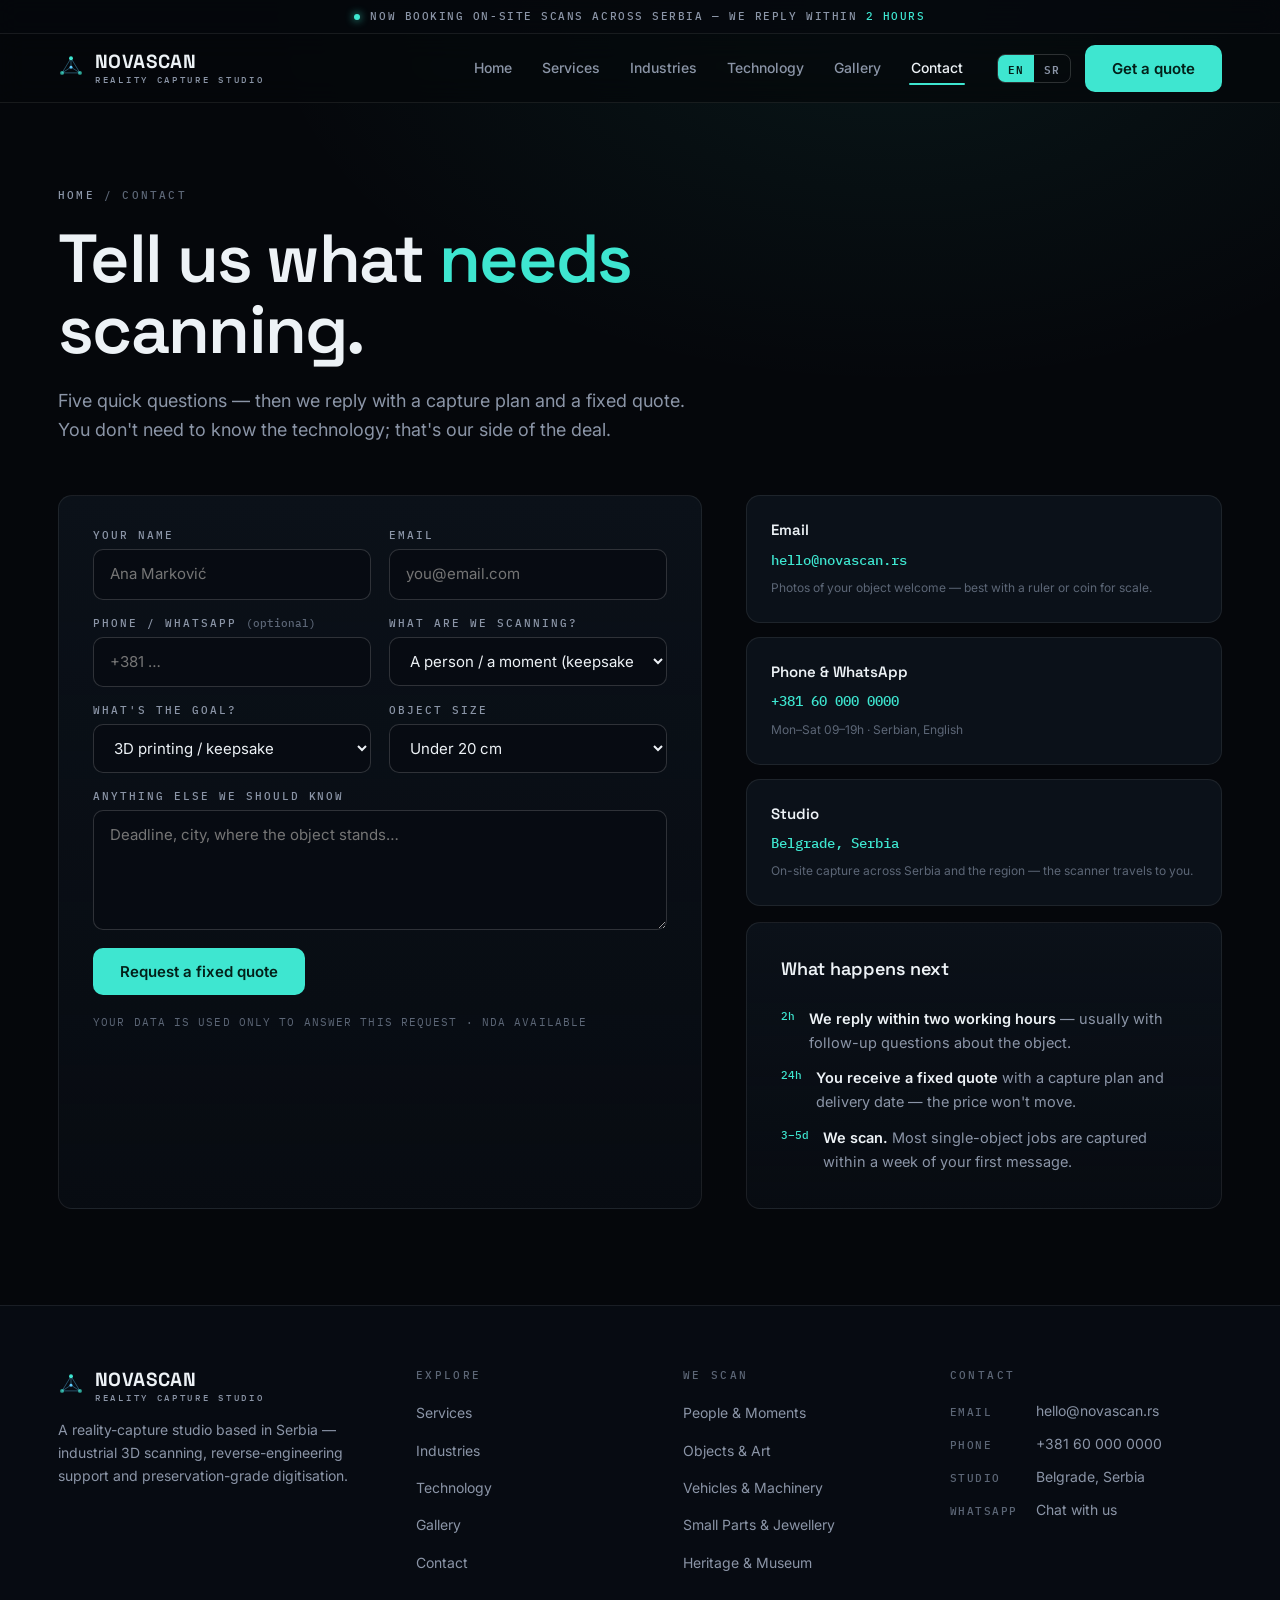
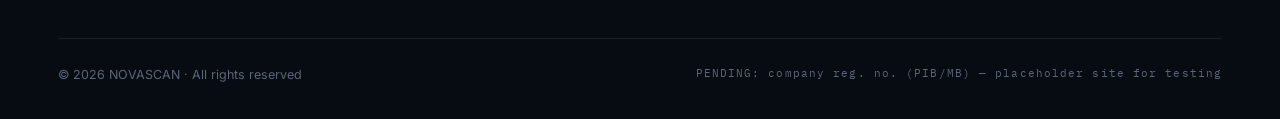
==== contact.html @ ce2a1cec "NOVASCAN 3D scanning studio website - test build" ====
<!DOCTYPE html>
<html lang="en">
<head>
<meta charset="UTF-8">
<meta name="viewport" content="width=device-width, initial-scale=1">
<title>Contact — NOVASCAN 3D Scanning Studio, Serbia</title>
<meta name="description" content="Get a fixed quote for 3D scanning — reply within 2 working hours. On-site across Serbia and the region.">
<link rel="icon" href="assets/img/favicon.svg" type="image/svg+xml">
<link rel="preconnect" href="https://fonts.googleapis.com">
<link rel="preconnect" href="https://fonts.gstatic.com" crossorigin>
<link href="https://fonts.googleapis.com/css2?family=Space+Grotesk:wght@500;600;700&family=Inter:wght@400;500;600&family=IBM+Plex+Mono:wght@400;500&display=swap" rel="stylesheet">
<link rel="stylesheet" href="assets/css/main.css">
</head>
<body data-page="contact">

<div class="topline"><span class="dot"></span><span data-i18n="top.line">Now booking on-site scans across Serbia — we reply within <b>2 hours</b></span></div>
<header class="site-head"><div class="wrap">
  <a class="brand" href="index.html">
    <svg class="logo-mark" viewBox="0 0 32 32" fill="none" aria-hidden="true"><path d="M16 4 5 22M16 4l11 18M5 22h22M16 4v11M5 22l11-7 11 7" stroke="rgba(94,203,255,.45)" stroke-width="1"/><circle cx="16" cy="4" r="2.4" fill="#3ee6d0"/><circle cx="5" cy="22" r="2.4" fill="#3ee6d0" opacity=".7"/><circle cx="27" cy="22" r="2.4" fill="#3ee6d0" opacity=".7"/><circle cx="16" cy="15" r="1.8" fill="#5ecbff"/></svg>
    <span><span data-cfg="brand">NOVASCAN</span><small data-i18n="ft.tagline">REALITY CAPTURE STUDIO</small></span>
  </a>
  <nav class="main">
    <a href="index.html" data-nav="home" data-i18n="nav.home">Home</a>
    <a href="services.html" data-nav="services" data-i18n="nav.services">Services</a>
    <a href="industries.html" data-nav="industries" data-i18n="nav.industries">Industries</a>
    <a href="technology.html" data-nav="technology" data-i18n="nav.tech">Technology</a>
    <a href="gallery.html" data-nav="gallery" data-i18n="nav.gallery">Gallery</a>
    <a href="contact.html" data-nav="contact" data-i18n="nav.contact">Contact</a>
  </nav>
  <div class="head-cta">
    <div class="lang"><button data-lang="en" class="on">EN</button><button data-lang="sr">SR</button></div>
    <a class="btn btn-solid" href="contact.html" data-i18n="cta.quote">Get a quote</a>
    <button class="burger" aria-label="Menu"><span></span><span></span><span></span></button>
  </div>
</div></header>

<section class="page-hero" style="padding-bottom:40px"><div class="container">
  <p class="crumbs"><a href="index.html" data-i18n="nav.home">Home</a> / <span data-i18n="nav.contact">Contact</span></p>
  <h1 data-i18n="ch.h1">Tell us what <em>needs</em> scanning.</h1>
  <p class="lead" data-i18n="ch.lead">Five quick questions — then we reply with a capture plan and a fixed quote. You don't need to know the technology; that's our side of the deal.</p>
</div></section>

<section style="padding-top:10px"><div class="container">
  <div style="display:grid;grid-template-columns:1.15fr .85fr;gap:44px" class="contact-split">
    <form id="quoteForm" class="panel rv" autocomplete="on">
      <div style="display:grid;grid-template-columns:1fr 1fr;gap:0 18px" class="form-grid">
        <div class="field"><label for="f-name" data-i18n="f.name">Your name</label><input id="f-name" name="name" required data-i18n-ph="f.name.ph" placeholder="Ana Marković"></div>
        <div class="field"><label for="f-email" data-i18n="f.email">Email</label><input id="f-email" name="email" type="email" required placeholder="you@email.com"></div>
        <div class="field"><label for="f-phone" data-i18n="f.phone">Phone / WhatsApp <span style="color:var(--dim);text-transform:none;letter-spacing:0">(optional)</span></label><input id="f-phone" name="phone" type="tel" placeholder="+381 …"></div>
        <div class="field"><label for="f-type" data-i18n="f.type">What are we scanning?</label>
          <select id="f-type" name="type">
            <option data-i18n="f.t1">A person / a moment (keepsake)</option>
            <option data-i18n="f.t2">An object, artwork or product</option>
            <option data-i18n="f.t3">A vehicle or machinery</option>
            <option data-i18n="f.t4">A small part or jewellery</option>
            <option data-i18n="f.t5">A complex / freeform surface</option>
            <option data-i18n="f.t6">A heritage / museum artefact</option>
            <option data-i18n="f.t7">Something else</option>
          </select></div>
        <div class="field"><label for="f-goal" data-i18n="f.goal">What's the goal?</label>
          <select id="f-goal" name="goal">
            <option data-i18n="f.g1">3D printing / keepsake</option>
            <option data-i18n="f.g2">CAD model / reverse engineering</option>
            <option data-i18n="f.g3">Inspection / measurement report</option>
            <option data-i18n="f.g4">Archive / web viewer</option>
          </select></div>
        <div class="field"><label for="f-size" data-i18n="f.size">Object size</label>
          <select id="f-size" name="size">
            <option data-i18n="f.s1">Under 20 cm</option>
            <option data-i18n="f.s2">20 cm – 1 m</option>
            <option data-i18n="f.s3">1 – 5 m</option>
            <option data-i18n="f.s4">Larger / on-site</option>
          </select></div>
      </div>
      <div class="field"><label for="f-msg" data-i18n="f.msg">Anything else we should know</label><textarea id="f-msg" name="msg" data-i18n-ph="f.msg.ph" placeholder="Deadline, city, where the object stands…"></textarea></div>
      <button class="btn btn-solid" type="submit" data-i18n="f.send">Request a fixed quote</button>
      <div id="formHint" style="margin-top:18px"></div>
      <p class="mono" style="margin-top:14px;font-size:11px;letter-spacing:.1em;color:var(--dim)" data-i18n="f.privacy">YOUR DATA IS USED ONLY TO ANSWER THIS REQUEST · NDA AVAILABLE</p>
    </form>
    <div>
      <div class="contact-cards rv" style="grid-template-columns:1fr;gap:14px">
        <div class="ccard"><b data-i18n="cc1.t">Email</b><a data-cfg-href="email" style="color:var(--acc);font:500 14px/1.6 var(--fm)"><span data-cfg="email">hello@novascan.rs</span></a><small data-i18n="cc1.s">Photos of your object welcome — best with a ruler or coin for scale.</small></div>
        <div class="ccard"><b data-i18n="cc2.t">Phone &amp; WhatsApp</b><a data-cfg-href="phone" style="color:var(--acc);font:500 14px/1.6 var(--fm)"><span data-cfg="phone">+381 60 000 0000</span></a><small data-i18n="cc2.s">Mon–Sat 09–19h · Serbian, English</small></div>
        <div class="ccard"><b data-i18n="cc3.t">Studio</b><span style="color:var(--txt);font-size:14.5px"><span data-cfg="address">Belgrade, Serbia</span></span><small data-i18n="cc3.s">On-site capture across Serbia and the region — the scanner travels to you.</small></div>
      </div>
      <div class="panel rv d1" style="margin-top:16px">
        <h3 style="font:600 18px/1.3 var(--fd);margin-bottom:6px" data-i18n="ns.t">What happens next</h3>
        <ul class="next-steps">
          <li><i>2h</i><span data-i18n="ns.s1"><b>We reply within two working hours</b> — usually with follow-up questions about the object.</span></li>
          <li><i>24h</i><span data-i18n="ns.s2"><b>You receive a fixed quote</b> with a capture plan and delivery date — the price won't move.</span></li>
          <li><i>3–5d</i><span data-i18n="ns.s3"><b>We scan.</b> Most single-object jobs are captured within a week of your first message.</span></li>
        </ul>
      </div>
    </div>
  </div>
</div></section>

<footer><div class="container">
  <div class="cols">
    <div>
      <a class="brand" href="index.html"><svg class="logo-mark" viewBox="0 0 32 32" fill="none" aria-hidden="true"><path d="M16 4 5 22M16 4l11 18M5 22h22M16 4v11M5 22l11-7 11 7" stroke="rgba(94,203,255,.45)" stroke-width="1"/><circle cx="16" cy="4" r="2.4" fill="#3ee6d0"/><circle cx="5" cy="22" r="2.4" fill="#3ee6d0" opacity=".7"/><circle cx="27" cy="22" r="2.4" fill="#3ee6d0" opacity=".7"/><circle cx="16" cy="15" r="1.8" fill="#5ecbff"/></svg>
      <span><span data-cfg="brand">NOVASCAN</span><small data-i18n="ft.tagline">REALITY CAPTURE STUDIO</small></span></a>
      <p class="about" data-i18n="ft.about">A reality-capture studio based in Serbia — industrial 3D scanning, reverse-engineering support and preservation-grade digitisation.</p>
    </div>
    <div><h4 data-i18n="ft.explore">Explore</h4><ul>
      <li><a href="services.html" data-i18n="nav.services">Services</a></li>
      <li><a href="industries.html" data-i18n="nav.industries">Industries</a></li>
      <li><a href="technology.html" data-i18n="nav.tech">Technology</a></li>
      <li><a href="gallery.html" data-i18n="nav.gallery">Gallery</a></li>
      <li><a href="contact.html" data-i18n="nav.contact">Contact</a></li></ul></div>
    <div><h4 data-i18n="ft.services">We scan</h4><ul>
      <li><a href="services.html#people" data-i18n="sv.people">People &amp; Moments</a></li>
      <li><a href="services.html#objects" data-i18n="sv.objects">Objects &amp; Art</a></li>
      <li><a href="services.html#vehicles" data-i18n="sv.vehicles">Vehicles &amp; Machinery</a></li>
      <li><a href="services.html#small" data-i18n="sv.small">Small Parts &amp; Jewellery</a></li>
      <li><a href="services.html#heritage" data-i18n="sv.heritage">Heritage &amp; Museum</a></li></ul></div>
    <div><h4 data-i18n="ft.contact">Contact</h4>
      <div class="contact-line"><b data-i18n="ft.email">Email</b><a data-cfg-href="email"><span data-cfg="email">hello@novascan.rs</span></a></div>
      <div class="contact-line"><b data-i18n="ft.phone">Phone</b><a data-cfg-href="phone"><span data-cfg="phone">+381 60 000 0000</span></a></div>
      <div class="contact-line"><b data-i18n="ft.addr">Studio</b><span data-cfg="address">Belgrade, Serbia</span></div>
      <div class="contact-line"><b>WhatsApp</b><a data-cfg-href="whatsapp" target="_blank" rel="noopener" data-i18n="cta.chat">Chat with us</a></div>
    </div>
  </div>
  <div class="bottom">
    <span>© <span id="yy">2026</span> <span data-cfg="brand">NOVASCAN</span> · <span data-i18n="ft.rights">All rights reserved</span></span>
    <span class="mono" data-i18n="ft.legal">PENDING: company reg. no. (PIB/MB) — placeholder site for testing</span>
  </div>
</div></footer>

<style>.form-grid{grid-template-columns:1fr 1fr}@media(max-width:640px){.form-grid{grid-template-columns:1fr}.contact-split{grid-template-columns:1fr!important}}</style>
<script src="assets/js/i18n.js"></script>
<script src="assets/js/main.js"></script>
</body>
</html>
---- assets/css/main.css ----
/* ============================================================
   NOVASCAN 3D — design system
   dark tech · single teal accent · mono data labels
   ============================================================ */
:root{
  --bg:#05070b; --bg2:#070b12; --panel:#0b1119; --panel2:#0e1622;
  --line:rgba(255,255,255,.08); --line2:rgba(255,255,255,.16);
  --txt:#edf2f6; --mut:#8b95a7; --dim:#5c6676;
  --acc:#3ee6d0; --acc2:#5ecbff; --acc-ink:#032019;
  --acc-dim:rgba(62,230,208,.12); --acc-line:rgba(62,230,208,.35);
  --warm-a:#ffc9b8; --warm-b:#ef9db1; --warm-bg:#120c10;
  --fd:'Space Grotesk',system-ui,sans-serif;
  --fb:'Inter',system-ui,sans-serif;
  --fm:'IBM Plex Mono',ui-monospace,monospace;
  --r:14px;
}
*{margin:0;padding:0;box-sizing:border-box}
html{scroll-behavior:smooth}
body{background:var(--bg);color:var(--txt);font:16px/1.65 var(--fb);
  -webkit-font-smoothing:antialiased;overflow-x:hidden}
::selection{background:var(--acc);color:var(--acc-ink)}
img,canvas,video{display:block;max-width:100%}
a{color:inherit;text-decoration:none}
ul{list-style:none}

.container{max-width:1220px;margin:0 auto;padding:0 28px}
.mono{font-family:var(--fm)}
.eyebrow{font:500 12px/1 var(--fm);letter-spacing:.22em;text-transform:uppercase;
  color:var(--acc);display:flex;align-items:center;gap:12px}
.eyebrow::before{content:"";width:26px;height:1px;background:var(--acc-line)}
.sec-title{font:600 clamp(30px,4.2vw,52px)/1.06 var(--fd);letter-spacing:-.02em;margin:18px 0 14px}
.sec-sub{color:var(--mut);max-width:640px;font-size:17px}
section{padding:96px 0;position:relative}
.hair{height:1px;background:var(--line);border:0}

/* ---------- buttons ---------- */
.btn{display:inline-flex;align-items:center;gap:10px;font:600 15px/1 var(--fb);
  padding:15px 26px;border-radius:10px;border:1px solid transparent;cursor:pointer;
  transition:.25s;white-space:nowrap}
.btn-solid{background:var(--acc);color:var(--acc-ink)}
.btn-solid:hover{transform:translateY(-2px);box-shadow:0 12px 32px -8px rgba(62,230,208,.45)}
.btn-ghost{border-color:var(--line2);color:var(--txt)}
.btn-ghost:hover{border-color:var(--acc-line);color:var(--acc);background:var(--acc-dim)}
.btn svg{width:16px;height:16px}

/* ---------- header ---------- */
.topline{position:fixed;top:0;left:0;right:0;z-index:60;height:34px;
  display:flex;align-items:center;justify-content:center;gap:10px;padding:0 14px;
  background:rgba(5,8,12,.85);backdrop-filter:blur(10px);
  border-bottom:1px solid var(--line);
  font:500 11px/1 var(--fm);letter-spacing:.14em;text-transform:uppercase;color:var(--mut);
  white-space:nowrap;overflow:hidden;text-overflow:ellipsis}
.topline b{color:var(--acc);font-weight:500}
.dot{width:6px;height:6px;border-radius:50%;background:var(--acc);
  box-shadow:0 0 8px var(--acc);animation:pulse 2s infinite}
@keyframes pulse{50%{opacity:.35}}
.site-head{position:fixed;top:34px;left:0;right:0;z-index:50;
  backdrop-filter:blur(14px);background:rgba(5,7,11,.72);
  border-bottom:1px solid var(--line);transition:.3s}
.site-head .wrap{max-width:1220px;margin:0 auto;padding:0 28px;height:68px;
  display:flex;align-items:center;gap:32px}
.brand{display:flex;align-items:center;gap:11px;font:700 19px/1 var(--fd);letter-spacing:.02em}
.brand small{display:block;font:500 9px/1 var(--fm);letter-spacing:.3em;color:var(--mut);margin-top:4px}
.logo-mark{width:26px;height:26px;flex:none}
nav.main{display:flex;gap:26px;margin-left:auto}
nav.main a{font:500 14px/1 var(--fb);color:var(--mut);padding:8px 2px;position:relative;transition:.2s}
nav.main a:hover,nav.main a.on{color:var(--txt)}
nav.main a.on::after{content:"";position:absolute;left:0;right:0;bottom:-2px;height:2px;
  background:var(--acc);border-radius:2px}
.head-cta{display:flex;align-items:center;gap:14px}
.lang{display:flex;border:1px solid var(--line2);border-radius:8px;overflow:hidden}
.lang button{background:none;border:0;color:var(--mut);font:600 11px/1 var(--fm);
  padding:8px 10px;cursor:pointer;letter-spacing:.08em}
.lang button.on{background:var(--acc);color:var(--acc-ink)}
.burger{display:none;background:none;border:0;cursor:pointer;padding:8px}
.burger span{display:block;width:22px;height:2px;background:var(--txt);margin:5px 0;transition:.3s}

/* ---------- hero ---------- */
.hero{height:430vh;position:relative;background:var(--bg)}
.hero-pin{position:sticky;top:0;height:100vh;height:100svh;overflow:hidden}
#heroCanvas,#heroPoster{position:absolute;inset:0;width:100%;height:100%}
#heroPoster{object-fit:cover;opacity:0;transition:opacity .8s}
.hero.lean #heroPoster{opacity:1}
.hero-ui{position:absolute;inset:0;pointer-events:none}
.hero-cap{position:absolute;max-width:560px;opacity:0;transform:translateY(26px);
  transition:opacity .5s,transform .5s;pointer-events:none}
.hero-cap.show{opacity:1;transform:none}
.hero-cap .cap-body{background:rgba(5,8,13,.55);backdrop-filter:blur(8px);
  border:1px solid var(--line);border-left:2px solid var(--acc);
  padding:22px 26px;border-radius:4px 14px 14px 4px}
.hero-cap h2{font:600 clamp(26px,3vw,40px)/1.12 var(--fd);letter-spacing:-.015em}
.hero-cap p{color:var(--mut);margin-top:8px;font-size:15px}
.cap-a{left:7vw;top:24vh}
.cap-b{right:7vw;top:30vh;text-align:right}
.cap-b .cap-body{border-left:0;border-right:2px solid var(--acc);border-radius:14px 4px 4px 14px}
.cap-c{left:7vw;bottom:22vh}
.hero-head{position:absolute;left:0;right:0;top:0;bottom:0;display:flex;
  flex-direction:column;justify-content:center;align-items:center;text-align:center;
  padding:0 6vw;transition:opacity .5s,transform .5s}
.hero-head h1{font:600 clamp(40px,6.4vw,88px)/1.03 var(--fd);letter-spacing:-.025em;
  max-width:16ch}
.hero-head h1 em{font-style:normal;color:var(--acc)}
.hero-head p{margin-top:22px;color:var(--mut);font-size:clamp(15px,1.4vw,19px);max-width:52ch}
.hero-head .h-cta{margin-top:34px;display:flex;gap:14px;pointer-events:auto;flex-wrap:wrap;justify-content:center}
.hero-head.hide{opacity:0;transform:translateY(-40px);pointer-events:none}
.hero-end{position:absolute;inset:0;display:flex;flex-direction:column;justify-content:flex-end;
  align-items:center;text-align:center;padding-bottom:12vh;opacity:0;transform:translateY(30px);
  transition:.5s;pointer-events:none}
.hero-end.show{opacity:1;transform:none;pointer-events:auto}
.hero-end h3{font:600 clamp(30px,4vw,54px)/1.08 var(--fd);letter-spacing:-.02em;
  text-shadow:0 4px 30px rgba(0,0,0,.6)}
.hero-end .row{display:flex;gap:14px;margin-top:26px;flex-wrap:wrap;justify-content:center}
.hero-hud{position:absolute;left:0;right:0;bottom:0;padding:22px 30px;display:flex;
  align-items:flex-end;justify-content:space-between;pointer-events:none}
.hp-time{font:500 12px/1 var(--fm);letter-spacing:.12em;color:var(--acc)}
.hp-bar{flex:1;max-width:420px;height:2px;background:var(--line);margin:0 22px;position:relative}
.hp-bar i{position:absolute;left:0;top:0;bottom:0;width:0;background:var(--acc)}
.hero-hint{position:absolute;bottom:26px;left:50%;transform:translateX(-50%);
  font:500 11px/1 var(--fm);letter-spacing:.34em;color:var(--mut);
  display:flex;flex-direction:column;align-items:center;gap:10px;transition:opacity .4s}
.hero-hint::after{content:"";width:1px;height:34px;background:linear-gradient(var(--acc),transparent);
  animation:drip 1.6s infinite}
@keyframes drip{0%{transform:scaleY(0);transform-origin:top}55%{transform:scaleY(1);transform-origin:top}
  56%{transform-origin:bottom}100%{transform:scaleY(0);transform-origin:bottom}}
.hero-load{position:absolute;inset:0;display:flex;align-items:center;justify-content:center;
  flex-direction:column;gap:16px;background:var(--bg);z-index:5;transition:opacity .6s}
.hero-load.done{opacity:0;pointer-events:none}
.hero-load .bar{width:min(320px,60vw);height:2px;background:var(--line)}
.hero-load .bar i{display:block;height:100%;width:0;background:var(--acc)}
.hero-load span{font:500 11px/1 var(--fm);letter-spacing:.3em;color:var(--mut)}

/* ---------- stats band ---------- */
.stats{border-block:1px solid var(--line);background:
  radial-gradient(60% 120% at 50% 0%,rgba(62,230,208,.05),transparent)}
.stats .wrap{max-width:1220px;margin:0 auto;padding:56px 28px;display:grid;
  grid-template-columns:repeat(4,1fr);gap:28px}
.stat b{font:600 clamp(30px,3.4vw,46px)/1 var(--fd);color:var(--txt);display:block;letter-spacing:-.02em}
.stat b i{font-style:normal;color:var(--acc);font-size:.55em;vertical-align:.28em;margin-left:2px}
.stat span{font:500 11px/1.5 var(--fm);letter-spacing:.16em;text-transform:uppercase;
  color:var(--mut);display:block;margin-top:10px}

/* ---------- domain cards ---------- */
.grid3{display:grid;grid-template-columns:repeat(3,1fr);gap:18px}
.grid2{display:grid;grid-template-columns:repeat(2,1fr);gap:18px}
.card{position:relative;background:linear-gradient(180deg,var(--panel),rgba(11,17,25,.4));
  border:1px solid var(--line);border-radius:var(--r);padding:30px 28px;overflow:hidden;
  transition:.35s;display:flex;flex-direction:column;gap:12px}
.card::before{content:"";position:absolute;inset:0;border-radius:var(--r);padding:1px;
  background:linear-gradient(135deg,rgba(62,230,208,.5),transparent 40%);opacity:0;transition:.35s;
  -webkit-mask:linear-gradient(#000 0 0) content-box,linear-gradient(#000 0 0);
  -webkit-mask-composite:xor;mask-composite:exclude}
.card:hover{transform:translateY(-4px)}
.card:hover::before{opacity:1}
.card .ico{width:44px;height:44px;border-radius:10px;background:var(--acc-dim);
  border:1px solid var(--acc-line);display:grid;place-items:center;color:var(--acc)}
.card .ico svg{width:22px;height:22px}
.card h3{font:600 20px/1.2 var(--fd);letter-spacing:-.01em}
.card p{color:var(--mut);font-size:14.5px;flex:1}
.card .go{font:500 12px/1 var(--fm);letter-spacing:.16em;text-transform:uppercase;
  color:var(--acc);display:inline-flex;align-items:center;gap:8px;margin-top:6px}
.card .go::after{content:"→";transition:.25s}
.card:hover .go::after{transform:translateX(5px)}
.card .tagline{font:500 10.5px/1 var(--fm);letter-spacing:.18em;color:var(--dim);text-transform:uppercase}

/* ---------- marquee ---------- */
.marq{overflow:hidden;border-block:1px solid var(--line);padding:20px 0;
  -webkit-mask:linear-gradient(90deg,transparent,#000 8%,#000 92%,transparent)}
.marq .in{display:flex;gap:44px;width:max-content;animation:mq 36s linear infinite}
.marq.rev .in{animation-direction:reverse}
.marq span{font:500 15px/1 var(--fd);color:var(--dim);letter-spacing:.06em;white-space:nowrap;
  display:flex;align-items:center;gap:44px}
.marq span::after{content:"◆";color:var(--acc);font-size:8px;opacity:.7}
@keyframes mq{to{transform:translateX(-50%)}}

/* ---------- steps ---------- */
.steps{display:grid;grid-template-columns:repeat(4,1fr);gap:0;counter-reset:st;position:relative}
.step{padding:34px 26px 34px 0;position:relative}
.step+.step{padding-left:26px;border-left:1px solid var(--line)}
.step b{font:500 13px/1 var(--fm);color:var(--acc);letter-spacing:.2em;display:block;margin-bottom:16px}
.step h3{font:600 19px/1.25 var(--fd);margin-bottom:10px}
.step p{color:var(--mut);font-size:14px}

/* ---------- warm / people section ---------- */
.warm{background:
  radial-gradient(70% 90% at 80% 10%,rgba(239,157,177,.13),transparent 60%),
  radial-gradient(60% 80% at 15% 85%,rgba(255,201,184,.09),transparent 60%),var(--warm-bg);
  border-block:1px solid rgba(255,201,184,.14)}
.warm .eyebrow{color:var(--warm-b)}
.warm .eyebrow::before{background:var(--warm-b)}
.warm h2 em{font-style:italic;font-family:Georgia,'Times New Roman',serif;font-weight:500;
  background:linear-gradient(100deg,var(--warm-a),var(--warm-b));
  -webkit-background-clip:text;background-clip:text;color:transparent}
.warm .split{display:grid;grid-template-columns:1.05fr .95fr;gap:60px;align-items:center}
.warm p.lead{color:#c9b8bd;font-size:18px;max-width:46ch}
.warm .moments{display:grid;gap:14px;margin-top:30px}
.warm .moment{display:flex;gap:16px;align-items:flex-start;padding:18px 20px;border-radius:12px;
  background:rgba(255,201,184,.05);border:1px solid rgba(255,201,184,.13)}
.warm .moment b{font:600 16px/1.3 var(--fd);display:block}
.warm .moment span{color:#a8979d;font-size:13.5px}
.warm .moment i{font-style:normal;font:500 11px/1 var(--fm);color:var(--warm-b);
  letter-spacing:.14em;padding-top:5px;flex:none}
.warm .visual{position:relative;border-radius:18px;overflow:hidden;aspect-ratio:4/4.6;
  border:1px solid rgba(255,201,184,.2)}
.warm .visual img{width:100%;height:100%;object-fit:cover}
.warm .visual .cap{position:absolute;left:14px;right:14px;bottom:14px;border-radius:10px;
  background:rgba(10,6,9,.6);backdrop-filter:blur(8px);padding:14px 18px;
  font:500 12px/1.5 var(--fm);color:#d8c2c8}
.warm .visual .cap b{color:var(--warm-a);font-weight:500}
.btn-warm{background:linear-gradient(100deg,var(--warm-a),var(--warm-b));color:#2a1218}
.btn-warm:hover{transform:translateY(-2px);box-shadow:0 12px 32px -8px rgba(239,157,177,.4)}

/* ---------- spec table / tech ---------- */
.spec{width:100%;border-collapse:collapse;font-size:14.5px}
.spec th,.spec td{text-align:left;padding:15px 18px;border-bottom:1px solid var(--line)}
.spec th{font:500 11px/1.4 var(--fm);letter-spacing:.18em;text-transform:uppercase;color:var(--mut);width:32%}
.spec td{color:var(--txt)}
.spec tr:hover td,.spec tr:hover th{background:rgba(62,230,208,.04)}
.panel{background:linear-gradient(180deg,var(--panel),rgba(11,17,25,.5));border:1px solid var(--line);
  border-radius:var(--r);padding:34px}
.chips{display:flex;flex-wrap:wrap;gap:10px}
.chip{font:500 12px/1 var(--fm);letter-spacing:.06em;color:var(--acc);padding:9px 14px;
  border:1px solid var(--acc-line);border-radius:99px;background:var(--acc-dim)}

/* ---------- gallery ---------- */
.filters{display:flex;gap:10px;flex-wrap:wrap;margin:30px 0 34px}
.filters button{background:none;border:1px solid var(--line2);color:var(--mut);
  font:500 12px/1 var(--fm);letter-spacing:.12em;padding:10px 18px;border-radius:99px;cursor:pointer;transition:.2s}
.filters button.on,.filters button:hover{border-color:var(--acc-line);color:var(--acc);background:var(--acc-dim)}
.case{position:relative;border-radius:var(--r);overflow:hidden;border:1px solid var(--line);
  background:var(--panel);cursor:pointer;transition:.3s}
.case:hover{transform:translateY(-4px);border-color:var(--acc-line)}
.case img{aspect-ratio:4/3;width:100%;object-fit:cover}
.case .meta{padding:20px 22px}
.case .meta b{font:600 17px/1.3 var(--fd);display:block}
.case .meta span{font:500 10.5px/1 var(--fm);letter-spacing:.18em;color:var(--acc);text-transform:uppercase}
.case .meta p{color:var(--mut);font-size:13.5px;margin-top:8px}
.modal{position:fixed;inset:0;z-index:90;display:none;align-items:center;justify-content:center;padding:24px}
.modal.open{display:flex}
.modal .bg{position:absolute;inset:0;background:rgba(3,5,8,.8);backdrop-filter:blur(6px)}
.modal .box{position:relative;max-width:720px;width:100%;background:var(--panel);
  border:1px solid var(--line2);border-radius:16px;padding:34px;max-height:86vh;overflow:auto}
.modal .box .x{position:absolute;top:14px;right:14px;background:none;border:1px solid var(--line2);
  color:var(--mut);width:36px;height:36px;border-radius:50%;cursor:pointer;font-size:16px}
.modal .box img{border-radius:10px;margin-bottom:20px}

/* ---------- forms ---------- */
.field{display:flex;flex-direction:column;gap:8px;margin-bottom:18px}
.field label{font:500 11px/1 var(--fm);letter-spacing:.18em;text-transform:uppercase;color:var(--mut)}
.field input,.field select,.field textarea{background:var(--bg2);border:1px solid var(--line2);
  border-radius:10px;color:var(--txt);font:15px/1.5 var(--fb);padding:13px 16px;outline:none;transition:.2s;width:100%}
.field input:focus,.field select:focus,.field textarea:focus{border-color:var(--acc-line);
  box-shadow:0 0 0 3px rgba(62,230,208,.12)}
.field textarea{min-height:120px;resize:vertical}
.next-steps{display:grid;gap:12px;margin-top:26px}
.next-steps li{display:flex;gap:14px;align-items:flex-start;color:var(--mut);font-size:14.5px}
.next-steps li b{color:var(--txt);font-weight:600}
.next-steps li i{font:500 11px/1 var(--fm);color:var(--acc);font-style:normal;padding-top:4px;flex:none}
.contact-cards{display:grid;grid-template-columns:repeat(3,1fr);gap:16px}
.ccard{background:var(--panel);border:1px solid var(--line);border-radius:var(--r);padding:24px}
.ccard b{font:600 15px/1.3 var(--fd);display:block;margin-bottom:6px}
.ccard span{color:var(--acc);font:500 13.5px/1.5 var(--fm)}
.ccard small{display:block;color:var(--dim);font-size:12px;margin-top:6px}

/* ---------- faq ---------- */
.faq{display:grid;gap:12px}
.faq details{border:1px solid var(--line);border-radius:12px;background:var(--panel);overflow:hidden}
.faq summary{cursor:pointer;list-style:none;display:flex;justify-content:space-between;gap:18px;
  align-items:center;padding:20px 24px;font:600 16px/1.4 var(--fd)}
.faq summary::-webkit-details-marker{display:none}
.faq summary::after{content:"+";font:300 22px/1 var(--fm);color:var(--acc);transition:.25s;flex:none}
.faq details[open] summary::after{transform:rotate(45deg)}
.faq .a{padding:0 24px 22px;color:var(--mut);font-size:14.5px}
.faq .a .btn{margin-top:16px}

/* ---------- CTA band ---------- */
.cta-band{background:
  radial-gradient(50% 100% at 50% 0%,rgba(62,230,208,.1),transparent),
  linear-gradient(180deg,var(--bg2),var(--bg));border-block:1px solid var(--line);text-align:center}
.cta-band h2{font:600 clamp(30px,4.6vw,56px)/1.06 var(--fd);letter-spacing:-.02em;max-width:20ch;margin:0 auto}
.cta-band .row{display:flex;gap:14px;justify-content:center;margin-top:34px;flex-wrap:wrap}

/* ---------- footer ---------- */
footer{border-top:1px solid var(--line);padding:64px 0 34px;background:var(--bg2)}
footer .cols{display:grid;grid-template-columns:1.4fr 1fr 1fr 1.2fr;gap:40px}
footer h4{font:500 11px/1 var(--fm);letter-spacing:.22em;text-transform:uppercase;color:var(--dim);margin-bottom:18px}
footer li{margin-bottom:11px}
footer li a{color:var(--mut);font-size:14px;transition:.2s}
footer li a:hover{color:var(--acc)}
footer .about{color:var(--mut);font-size:14px;max-width:34ch;margin-top:16px}
footer .contact-line{display:flex;gap:10px;align-items:baseline;color:var(--mut);font-size:14px;margin-bottom:10px}
footer .contact-line b{font:500 11px/1 var(--fm);letter-spacing:.14em;color:var(--dim);width:76px;flex:none;text-transform:uppercase}
footer .bottom{display:flex;justify-content:space-between;gap:20px;flex-wrap:wrap;
  border-top:1px solid var(--line);margin-top:52px;padding-top:26px;
  color:var(--dim);font:400 12.5px/1.6 var(--fb)}
footer .bottom .mono{font-size:11px;letter-spacing:.1em}

/* ---------- reveal ---------- */
.rv{opacity:0;transform:translateY(26px)}
.rv.in{opacity:1;transform:none;transition:opacity .7s cubic-bezier(.2,.6,.2,1),transform .7s cubic-bezier(.2,.6,.2,1)}
.rv.d1.in{transition-delay:.08s}.rv.d2.in{transition-delay:.16s}.rv.d3.in{transition-delay:.24s}
@media (prefers-reduced-motion:reduce){
  .rv{opacity:1;transform:none}
  .marq .in{animation:none}
  html{scroll-behavior:auto}
}

/* ---------- page hero (subpages) ---------- */
.page-hero{padding:190px 0 70px;position:relative;overflow:hidden}
.page-hero::after{content:"";position:absolute;inset:0;pointer-events:none;
  background:radial-gradient(50% 80% at 70% 0%,rgba(62,230,208,.07),transparent)}
.page-hero .crumbs{font:500 11px/1 var(--fm);letter-spacing:.2em;color:var(--dim);margin-bottom:22px;text-transform:uppercase}
.page-hero .crumbs a{color:var(--mut)}
.page-hero h1{font:600 clamp(36px,5.4vw,68px)/1.05 var(--fd);letter-spacing:-.025em;max-width:18ch}
.page-hero h1 em{font-style:normal;color:var(--acc)}
.page-hero p.lead{color:var(--mut);font-size:18px;max-width:58ch;margin-top:20px}

/* ---------- responsive ---------- */
@media (max-width:1024px){
  .grid3{grid-template-columns:repeat(2,1fr)}
  .steps{grid-template-columns:repeat(2,1fr);gap:0 30px}
  .step:nth-child(3){border-left:0;padding-left:0}
  footer .cols{grid-template-columns:1fr 1fr}
  .warm .split{grid-template-columns:1fr;gap:40px}
  .stats .wrap{grid-template-columns:repeat(2,1fr)}
}
@media (max-width:768px){
  nav.main{position:fixed;inset:102px 0 auto 0;background:rgba(5,7,11,.97);
    backdrop-filter:blur(14px);flex-direction:column;gap:0;padding:10px 28px 22px;
    border-bottom:1px solid var(--line2);display:none}
  nav.main.open{display:flex}
  nav.main a{padding:15px 2px;border-bottom:1px solid var(--line);font-size:16px}
  .burger{display:block;margin-left:auto}
  .head-cta .btn{display:none}
  /* reduced-motion / lean fallback: keep head & end card from colliding on short screens */
  .hero.lean .hero-head p,.hero.lean .h-cta{display:none}
  .hero.lean .hero-head{justify-content:flex-start;padding-top:20vh}
  .hero.lean .hero-end{padding-bottom:9vh}
  .cap-b{right:6vw}
  .grid3,.grid2{grid-template-columns:1fr}
  .steps{grid-template-columns:1fr}
  .step{padding:26px 0;border-left:0!important;border-top:1px solid var(--line)}
  .step:first-child{border-top:0}
  .step+.step{padding-left:0}
  .contact-cards{grid-template-columns:1fr}
  footer .cols{grid-template-columns:1fr;gap:30px}
  section{padding:70px 0}
  .hero{height:380vh}
  .hero-cap{max-width:88vw}
  .cap-a{top:18vh}
  .hp-bar{display:none}
  .stats .wrap{grid-template-columns:1fr 1fr;gap:22px;padding:44px 24px}
  .page-hero{padding:150px 0 54px}
}
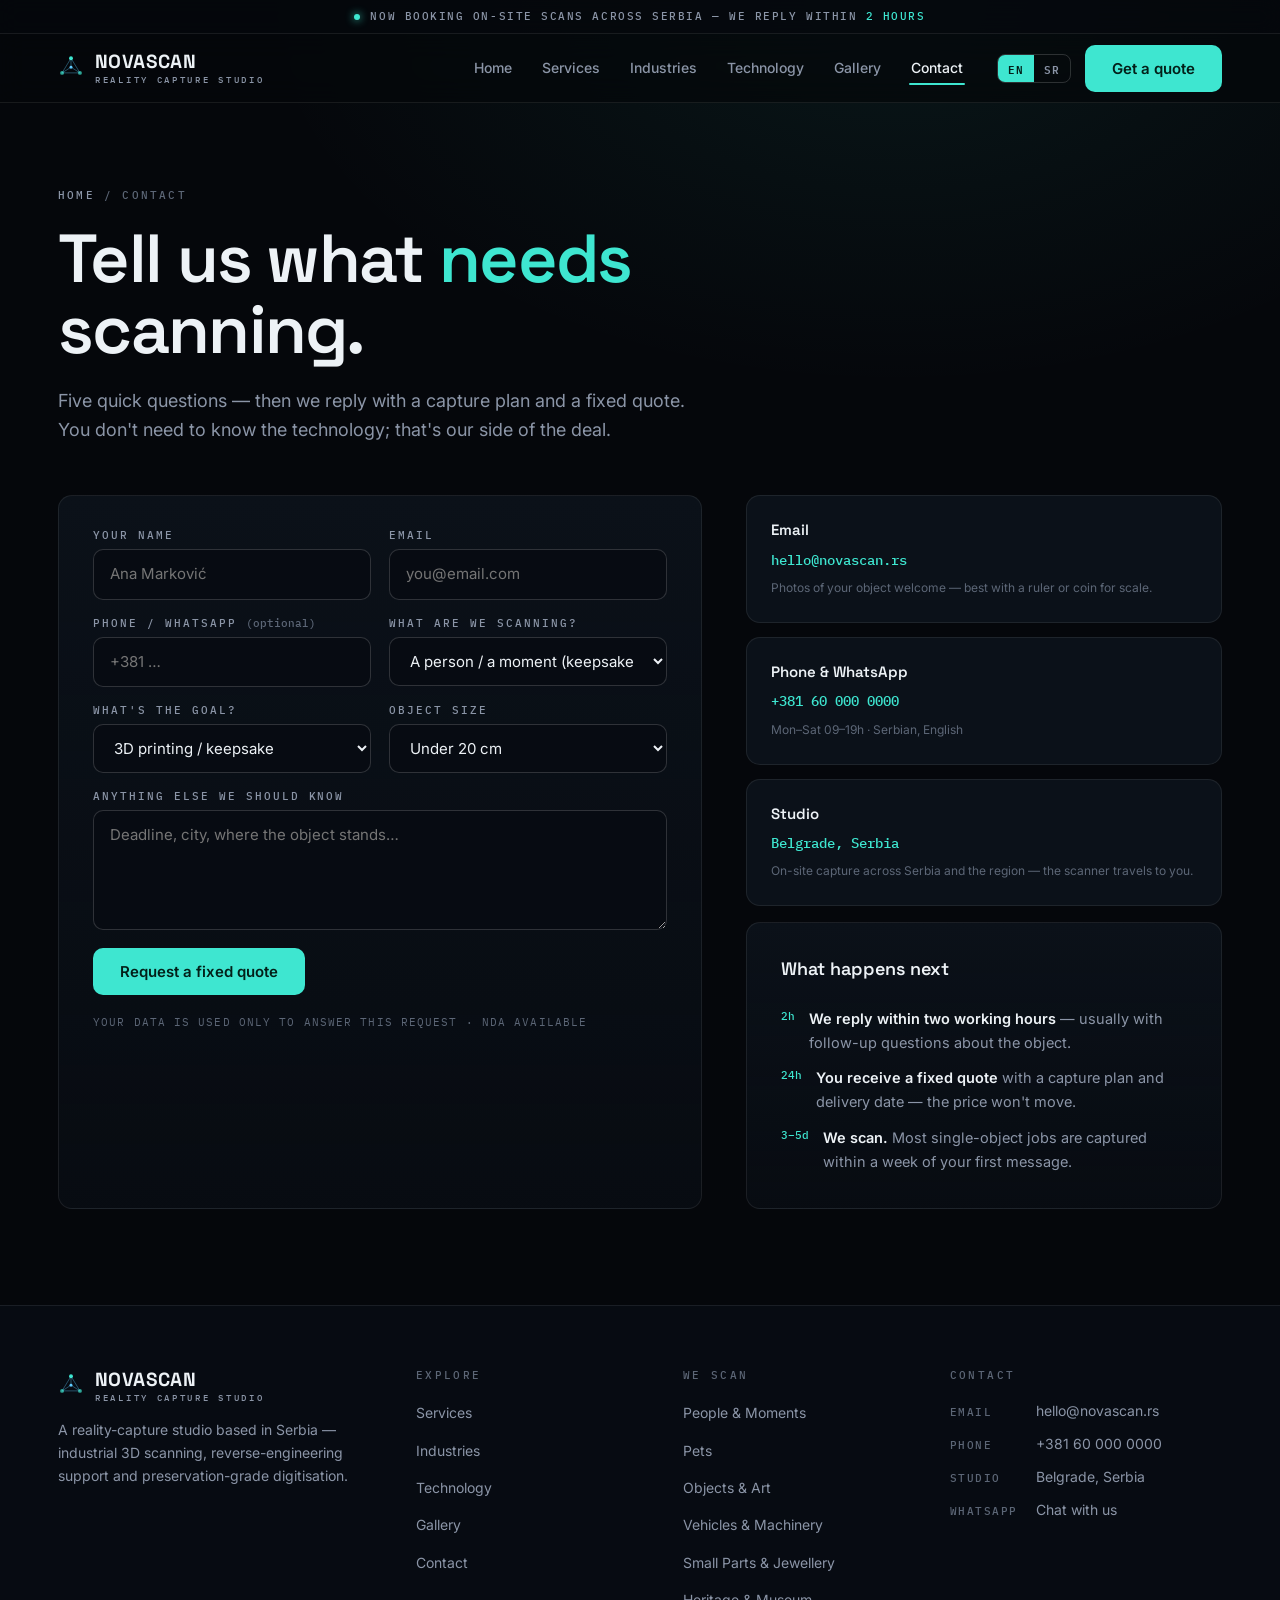
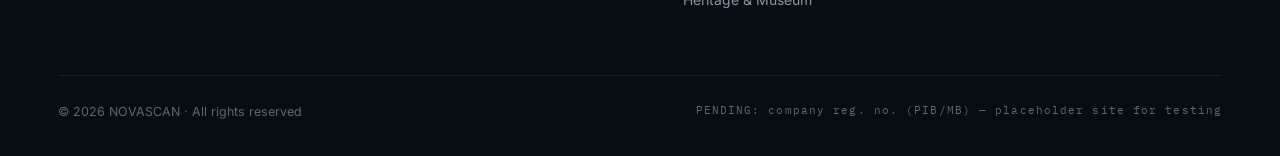
==== commit ae5c0512: "fix: hero self-heals after bfcache restore; add dedicated pet scanning service (card, section, trans" ====
--- a/contact.html
+++ b/contact.html
@@ -110,6 +110,7 @@
       <li><a href="contact.html" data-i18n="nav.contact">Contact</a></li></ul></div>
     <div><h4 data-i18n="ft.services">We scan</h4><ul>
       <li><a href="services.html#people" data-i18n="sv.people">People &amp; Moments</a></li>
+        <li><a href="services.html#pets" data-i18n="sv.pets">Pets</a></li>
       <li><a href="services.html#objects" data-i18n="sv.objects">Objects &amp; Art</a></li>
       <li><a href="services.html#vehicles" data-i18n="sv.vehicles">Vehicles &amp; Machinery</a></li>
       <li><a href="services.html#small" data-i18n="sv.small">Small Parts &amp; Jewellery</a></li>
--- a/assets/css/main.css
+++ b/assets/css/main.css
@@ -161,6 +161,10 @@
 .card .go::after{content:"→";transition:.25s}
 .card:hover .go::after{transform:translateX(5px)}
 .card .tagline{font:500 10.5px/1 var(--fm);letter-spacing:.18em;color:var(--dim);text-transform:uppercase}
+.grid3 .card-wide{grid-column:1 / -1;flex-direction:row;align-items:center;gap:26px}
+.grid3 .card-wide .ico{flex:none}
+.grid3 .card-wide h3{font-size:22px}
+.grid3 .card-wide .go{margin:0 0 0 auto}
 
 /* ---------- marquee ---------- */
 .marq{overflow:hidden;border-block:1px solid var(--line);padding:20px 0;
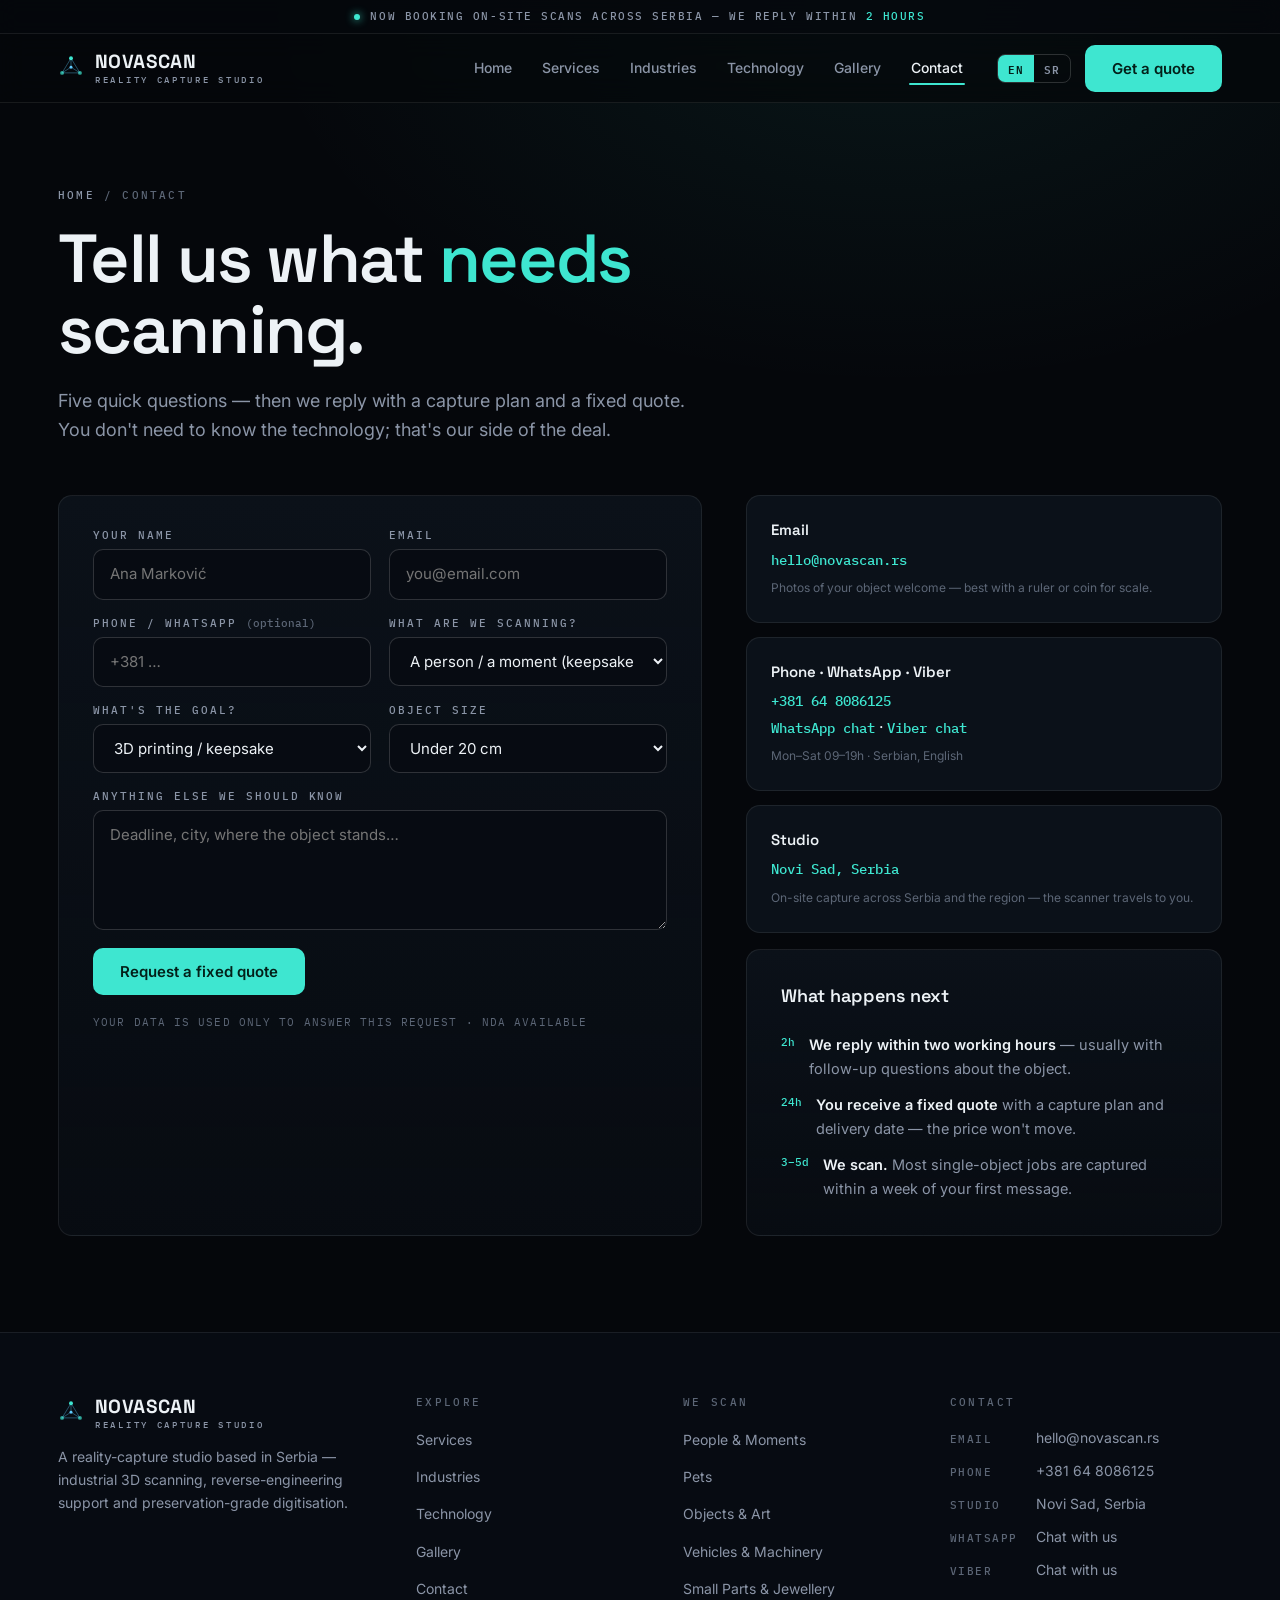
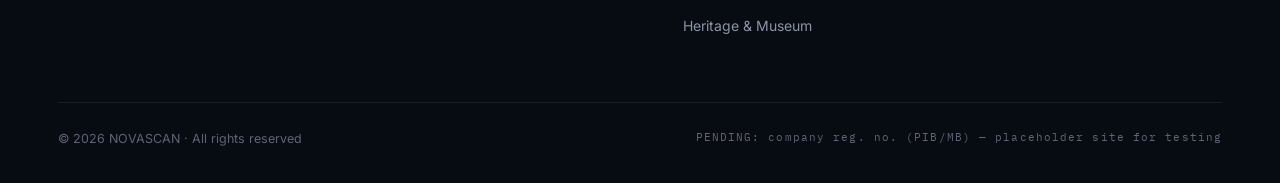
==== commit 716c634b: "real contact info: WhatsApp +381 64 8086125, Novi Sad address, add Viber channel" ====
--- a/contact.html
+++ b/contact.html
@@ -80,7 +80,9 @@
     <div>
       <div class="contact-cards rv" style="grid-template-columns:1fr;gap:14px">
         <div class="ccard"><b data-i18n="cc1.t">Email</b><a data-cfg-href="email" style="color:var(--acc);font:500 14px/1.6 var(--fm)"><span data-cfg="email">hello@novascan.rs</span></a><small data-i18n="cc1.s">Photos of your object welcome — best with a ruler or coin for scale.</small></div>
-        <div class="ccard"><b data-i18n="cc2.t">Phone &amp; WhatsApp</b><a data-cfg-href="phone" style="color:var(--acc);font:500 14px/1.6 var(--fm)"><span data-cfg="phone">+381 60 000 0000</span></a><small data-i18n="cc2.s">Mon–Sat 09–19h · Serbian, English</small></div>
+        <div class="ccard"><b data-i18n="cc2.t">Phone · WhatsApp · Viber</b><a data-cfg-href="phone" style="color:var(--acc);font:500 14px/1.6 var(--fm)"><span data-cfg="phone">+381 64 8086125</span></a><br>
+          <a data-cfg-href="whatsapp" target="_blank" rel="noopener" style="color:var(--acc);font:500 14px/1.6 var(--fm)" data-i18n="cc2.wa">WhatsApp chat</a> · <a data-cfg-href="viber" target="_blank" rel="noopener" style="color:var(--acc);font:500 14px/1.6 var(--fm)" data-i18n="cc2.vb">Viber chat</a>
+          <small data-i18n="cc2.s">Mon–Sat 09–19h · Serbian, English</small></div>
         <div class="ccard"><b data-i18n="cc3.t">Studio</b><span style="color:var(--txt);font-size:14.5px"><span data-cfg="address">Belgrade, Serbia</span></span><small data-i18n="cc3.s">On-site capture across Serbia and the region — the scanner travels to you.</small></div>
       </div>
       <div class="panel rv d1" style="margin-top:16px">
@@ -120,6 +122,7 @@
       <div class="contact-line"><b data-i18n="ft.phone">Phone</b><a data-cfg-href="phone"><span data-cfg="phone">+381 60 000 0000</span></a></div>
       <div class="contact-line"><b data-i18n="ft.addr">Studio</b><span data-cfg="address">Belgrade, Serbia</span></div>
       <div class="contact-line"><b>WhatsApp</b><a data-cfg-href="whatsapp" target="_blank" rel="noopener" data-i18n="cta.chat">Chat with us</a></div>
+      <div class="contact-line"><b>Viber</b><a data-cfg-href="viber" target="_blank" rel="noopener" data-i18n="cta.chat">Chat with us</a></div>
     </div>
   </div>
   <div class="bottom">
--- a/assets/css/main.css
+++ b/assets/css/main.css
@@ -136,7 +136,7 @@
   grid-template-columns:repeat(4,1fr);gap:28px}
 .stat b{font:600 clamp(30px,3.4vw,46px)/1 var(--fd);color:var(--txt);display:block;letter-spacing:-.02em}
 .stat b i{font-style:normal;color:var(--acc);font-size:.55em;vertical-align:.28em;margin-left:2px}
-.stat span{font:500 11px/1.5 var(--fm);letter-spacing:.16em;text-transform:uppercase;
+.stat > span{font:500 11px/1.5 var(--fm);letter-spacing:.16em;text-transform:uppercase;
   color:var(--mut);display:block;margin-top:10px}
 
 /* ---------- domain cards ---------- */
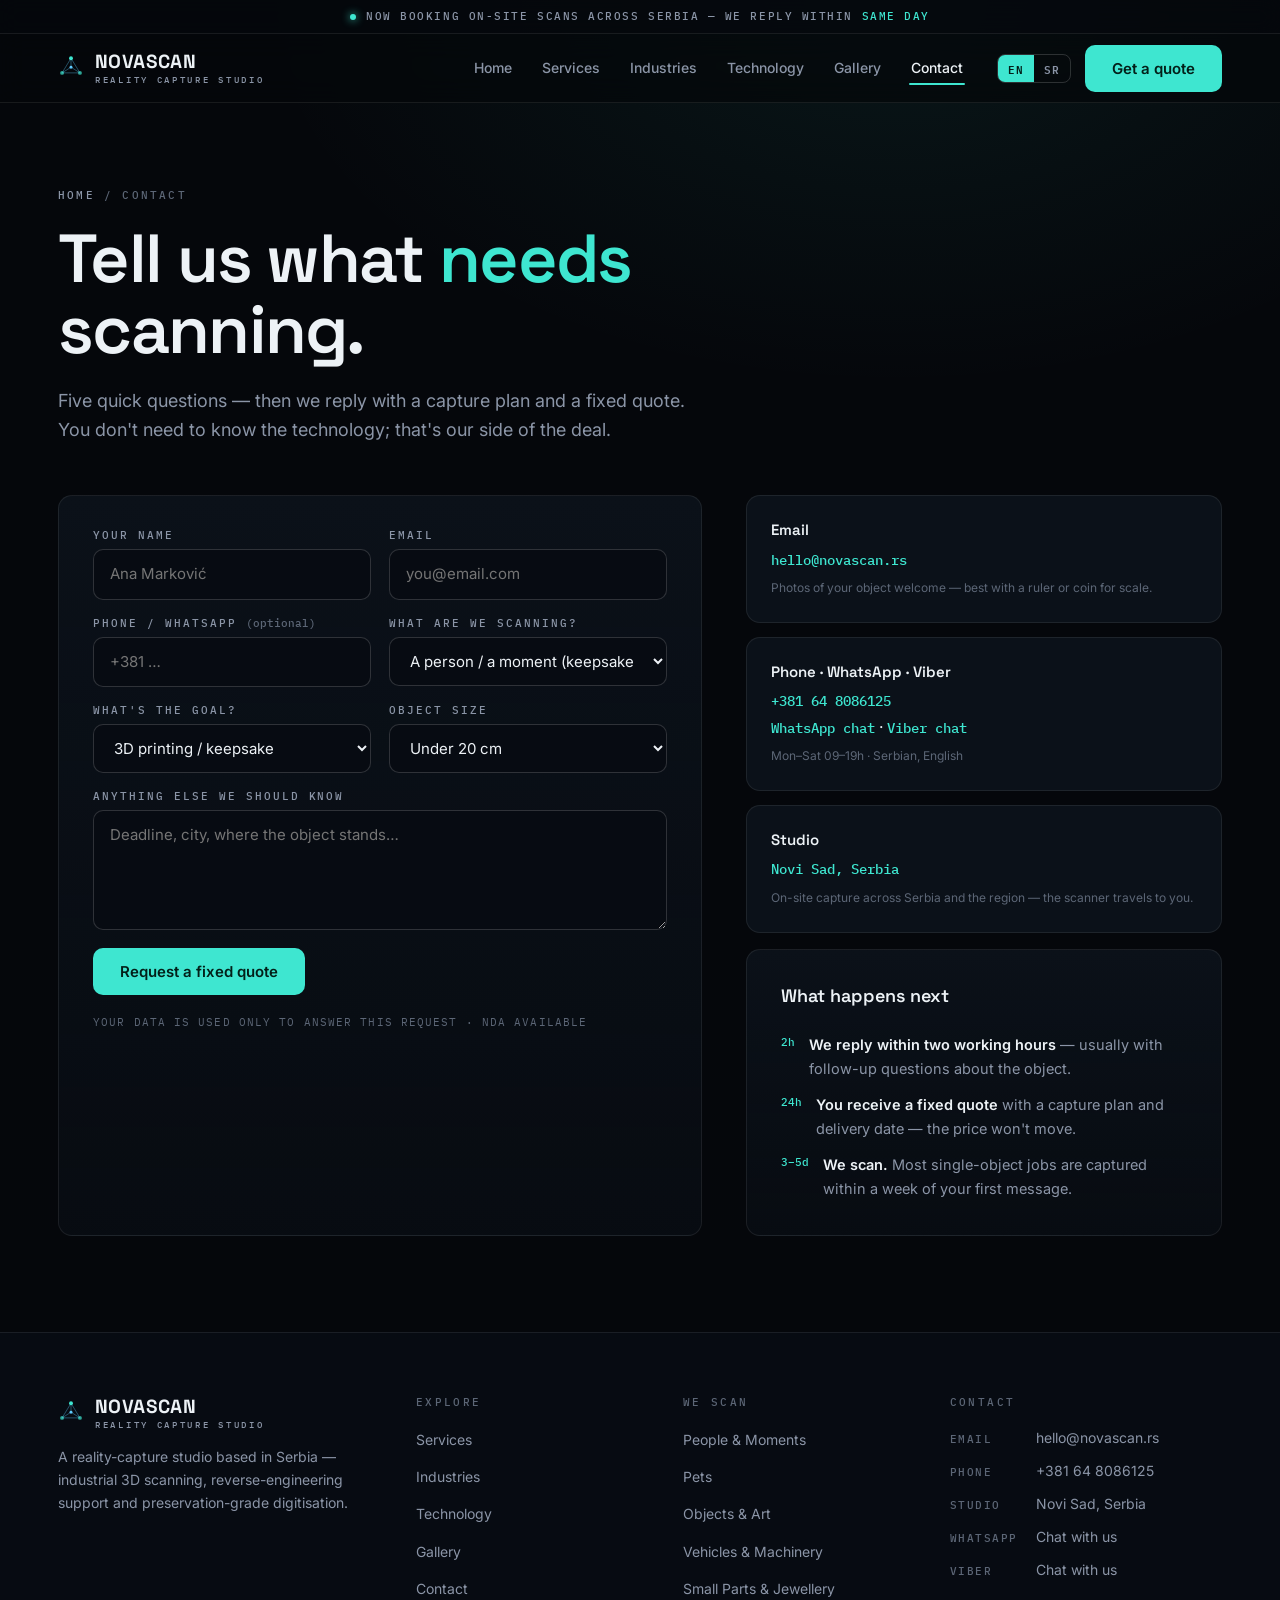
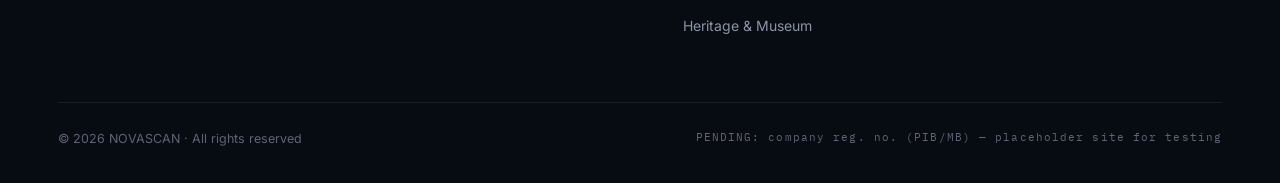
==== commit 6f1a359f: "fix: reply time 'within 2 hours' → 'within same day' on all pages" ====
--- a/contact.html
+++ b/contact.html
@@ -13,7 +13,7 @@
 </head>
 <body data-page="contact">
 
-<div class="topline"><span class="dot"></span><span data-i18n="top.line">Now booking on-site scans across Serbia — we reply within <b>2 hours</b></span></div>
+<div class="topline"><span class="dot"></span><span data-i18n="top.line">Now booking on-site scans across Serbia — we reply within <b>same day</b></span></div>
 <header class="site-head"><div class="wrap">
   <a class="brand" href="index.html">
     <svg class="logo-mark" viewBox="0 0 32 32" fill="none" aria-hidden="true"><path d="M16 4 5 22M16 4l11 18M5 22h22M16 4v11M5 22l11-7 11 7" stroke="rgba(94,203,255,.45)" stroke-width="1"/><circle cx="16" cy="4" r="2.4" fill="#3ee6d0"/><circle cx="5" cy="22" r="2.4" fill="#3ee6d0" opacity=".7"/><circle cx="27" cy="22" r="2.4" fill="#3ee6d0" opacity=".7"/><circle cx="16" cy="15" r="1.8" fill="#5ecbff"/></svg>
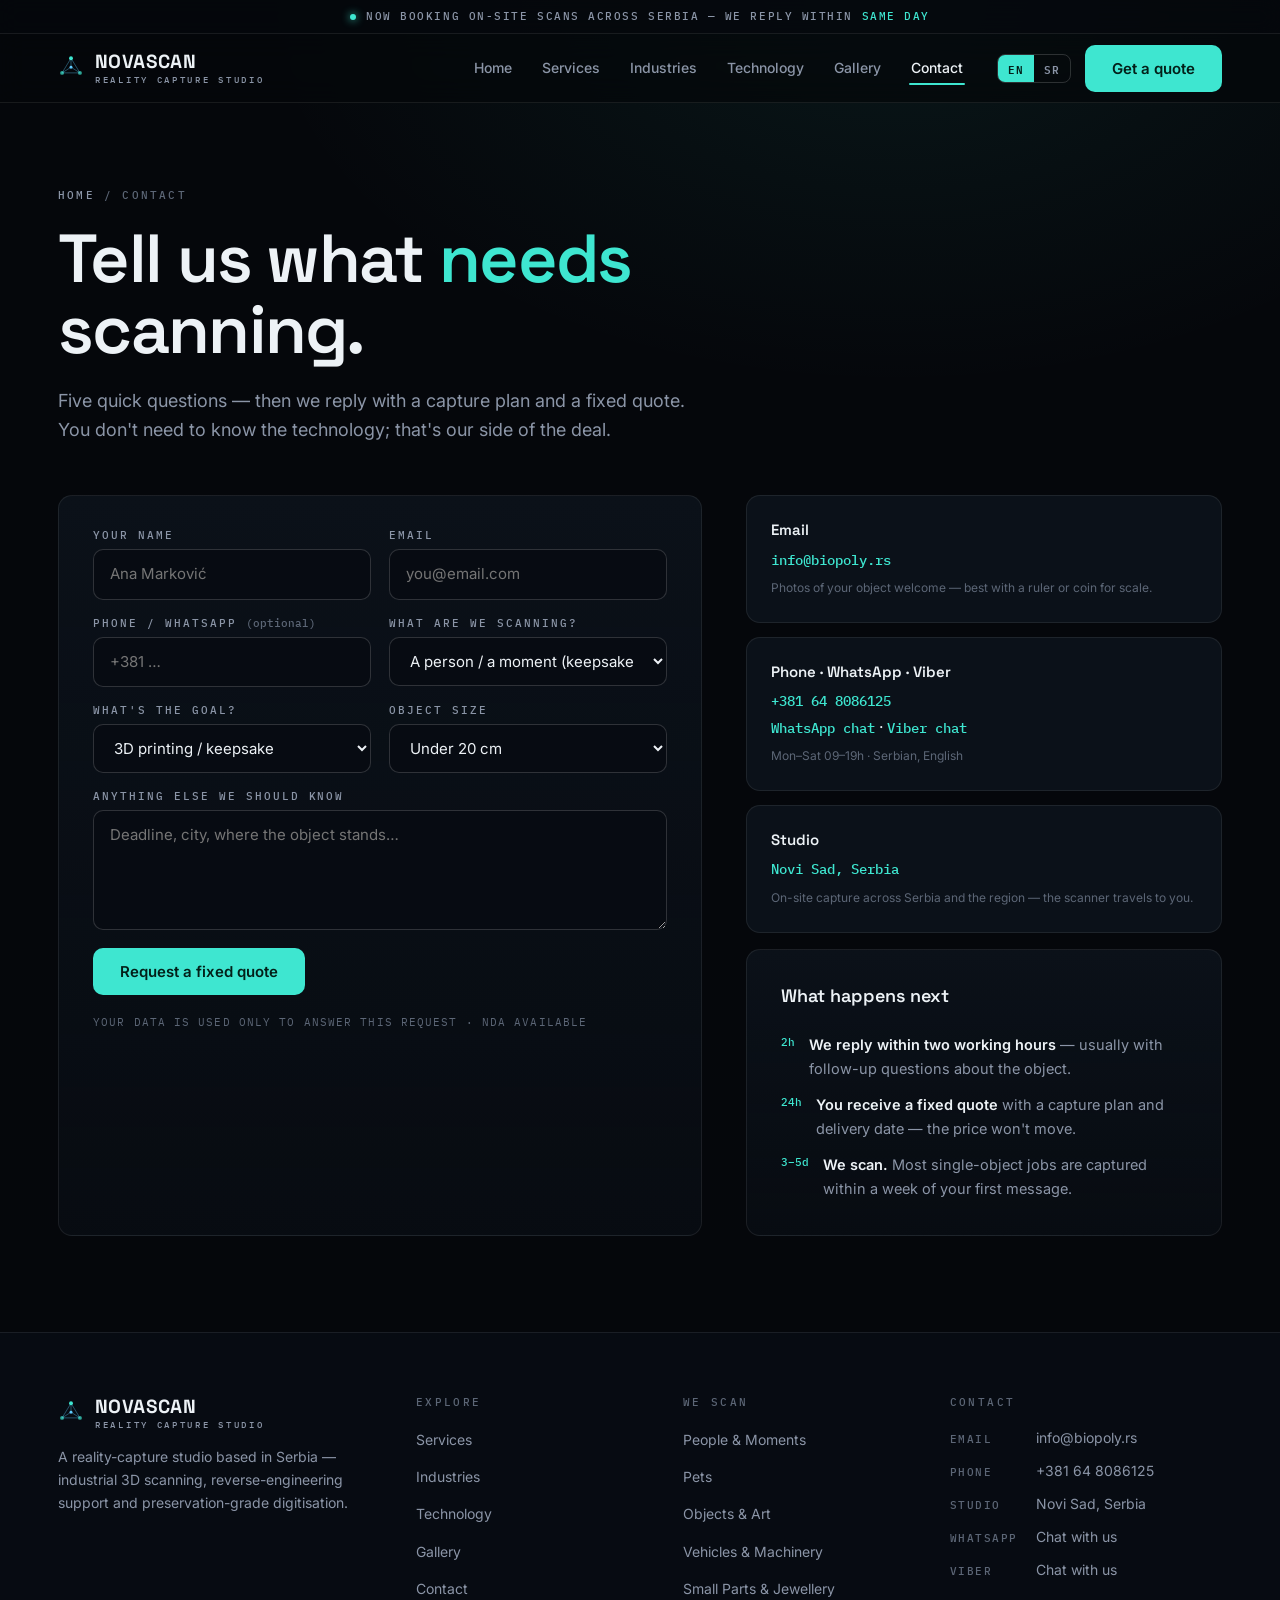
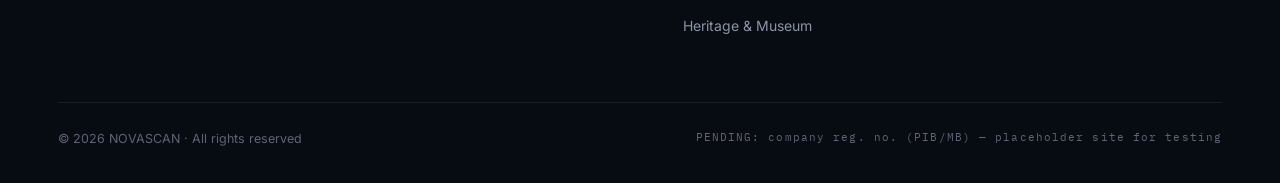
==== commit 4229e20b: "fix: email changed from hello@novascan.rs to info@biopoly.rs across all pages" ====
--- a/contact.html
+++ b/contact.html
@@ -79,7 +79,7 @@
     </form>
     <div>
       <div class="contact-cards rv" style="grid-template-columns:1fr;gap:14px">
-        <div class="ccard"><b data-i18n="cc1.t">Email</b><a data-cfg-href="email" style="color:var(--acc);font:500 14px/1.6 var(--fm)"><span data-cfg="email">hello@novascan.rs</span></a><small data-i18n="cc1.s">Photos of your object welcome — best with a ruler or coin for scale.</small></div>
+        <div class="ccard"><b data-i18n="cc1.t">Email</b><a data-cfg-href="email" style="color:var(--acc);font:500 14px/1.6 var(--fm)"><span data-cfg="email">info@biopoly.rs</span></a><small data-i18n="cc1.s">Photos of your object welcome — best with a ruler or coin for scale.</small></div>
         <div class="ccard"><b data-i18n="cc2.t">Phone · WhatsApp · Viber</b><a data-cfg-href="phone" style="color:var(--acc);font:500 14px/1.6 var(--fm)"><span data-cfg="phone">+381 64 8086125</span></a><br>
           <a data-cfg-href="whatsapp" target="_blank" rel="noopener" style="color:var(--acc);font:500 14px/1.6 var(--fm)" data-i18n="cc2.wa">WhatsApp chat</a> · <a data-cfg-href="viber" target="_blank" rel="noopener" style="color:var(--acc);font:500 14px/1.6 var(--fm)" data-i18n="cc2.vb">Viber chat</a>
           <small data-i18n="cc2.s">Mon–Sat 09–19h · Serbian, English</small></div>
@@ -118,7 +118,7 @@
       <li><a href="services.html#small" data-i18n="sv.small">Small Parts &amp; Jewellery</a></li>
       <li><a href="services.html#heritage" data-i18n="sv.heritage">Heritage &amp; Museum</a></li></ul></div>
     <div><h4 data-i18n="ft.contact">Contact</h4>
-      <div class="contact-line"><b data-i18n="ft.email">Email</b><a data-cfg-href="email"><span data-cfg="email">hello@novascan.rs</span></a></div>
+      <div class="contact-line"><b data-i18n="ft.email">Email</b><a data-cfg-href="email"><span data-cfg="email">info@biopoly.rs</span></a></div>
       <div class="contact-line"><b data-i18n="ft.phone">Phone</b><a data-cfg-href="phone"><span data-cfg="phone">+381 60 000 0000</span></a></div>
       <div class="contact-line"><b data-i18n="ft.addr">Studio</b><span data-cfg="address">Belgrade, Serbia</span></div>
       <div class="contact-line"><b>WhatsApp</b><a data-cfg-href="whatsapp" target="_blank" rel="noopener" data-i18n="cta.chat">Chat with us</a></div>
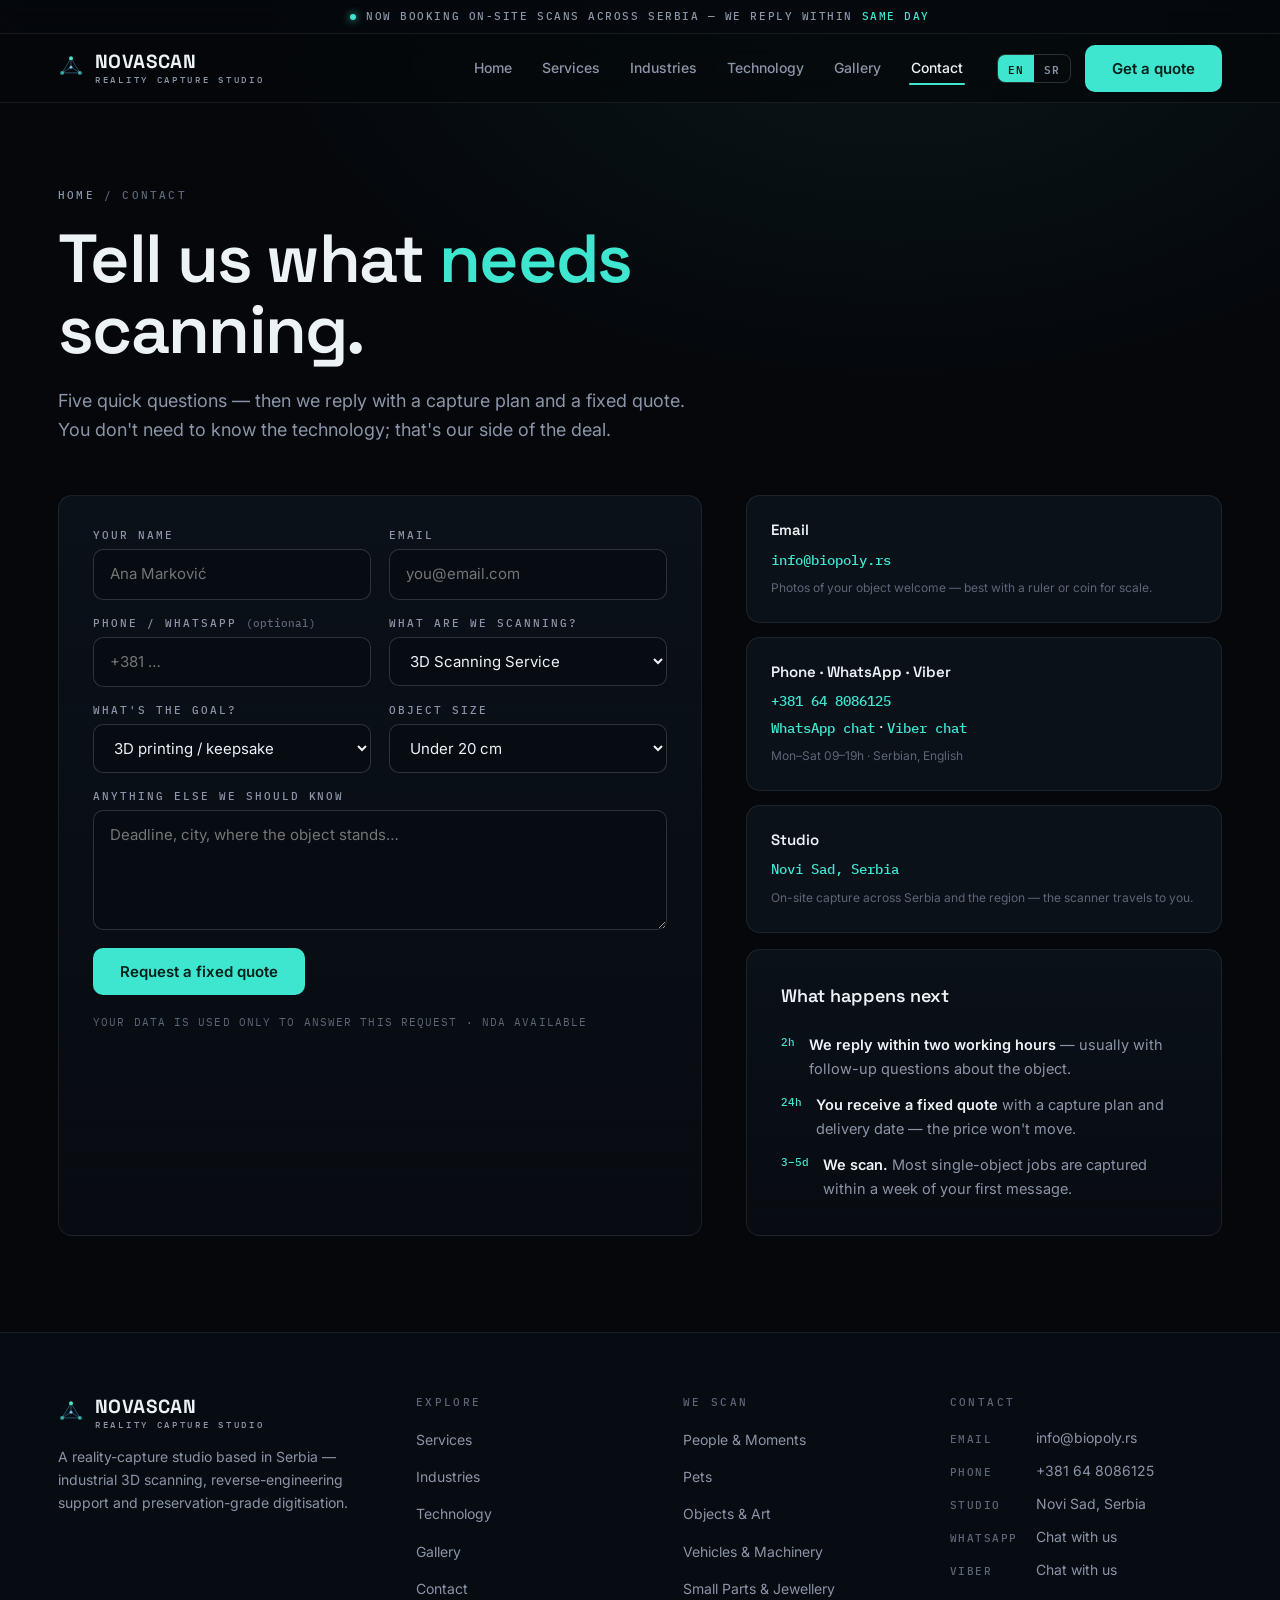
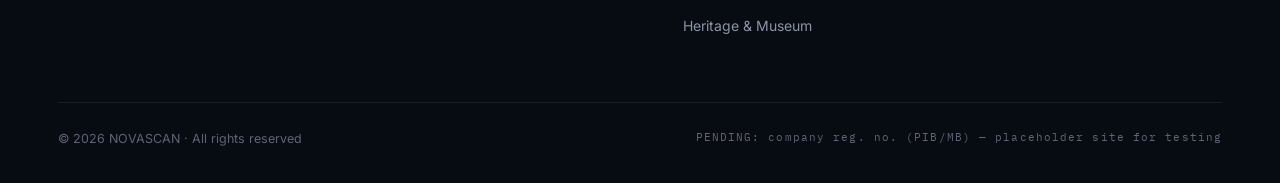
==== commit e505bf16: "feat: form emails to info@biopoly.rs with all fields; add '3D Scanning Service' as first dropdown op" ====
--- a/contact.html
+++ b/contact.html
@@ -49,6 +49,7 @@
         <div class="field"><label for="f-phone" data-i18n="f.phone">Phone / WhatsApp <span style="color:var(--dim);text-transform:none;letter-spacing:0">(optional)</span></label><input id="f-phone" name="phone" type="tel" placeholder="+381 …"></div>
         <div class="field"><label for="f-type" data-i18n="f.type">What are we scanning?</label>
           <select id="f-type" name="type">
+            <option data-i18n="f.t0">3D Scanning Service</option>
             <option data-i18n="f.t1">A person / a moment (keepsake)</option>
             <option data-i18n="f.t2">An object, artwork or product</option>
             <option data-i18n="f.t3">A vehicle or machinery</option>
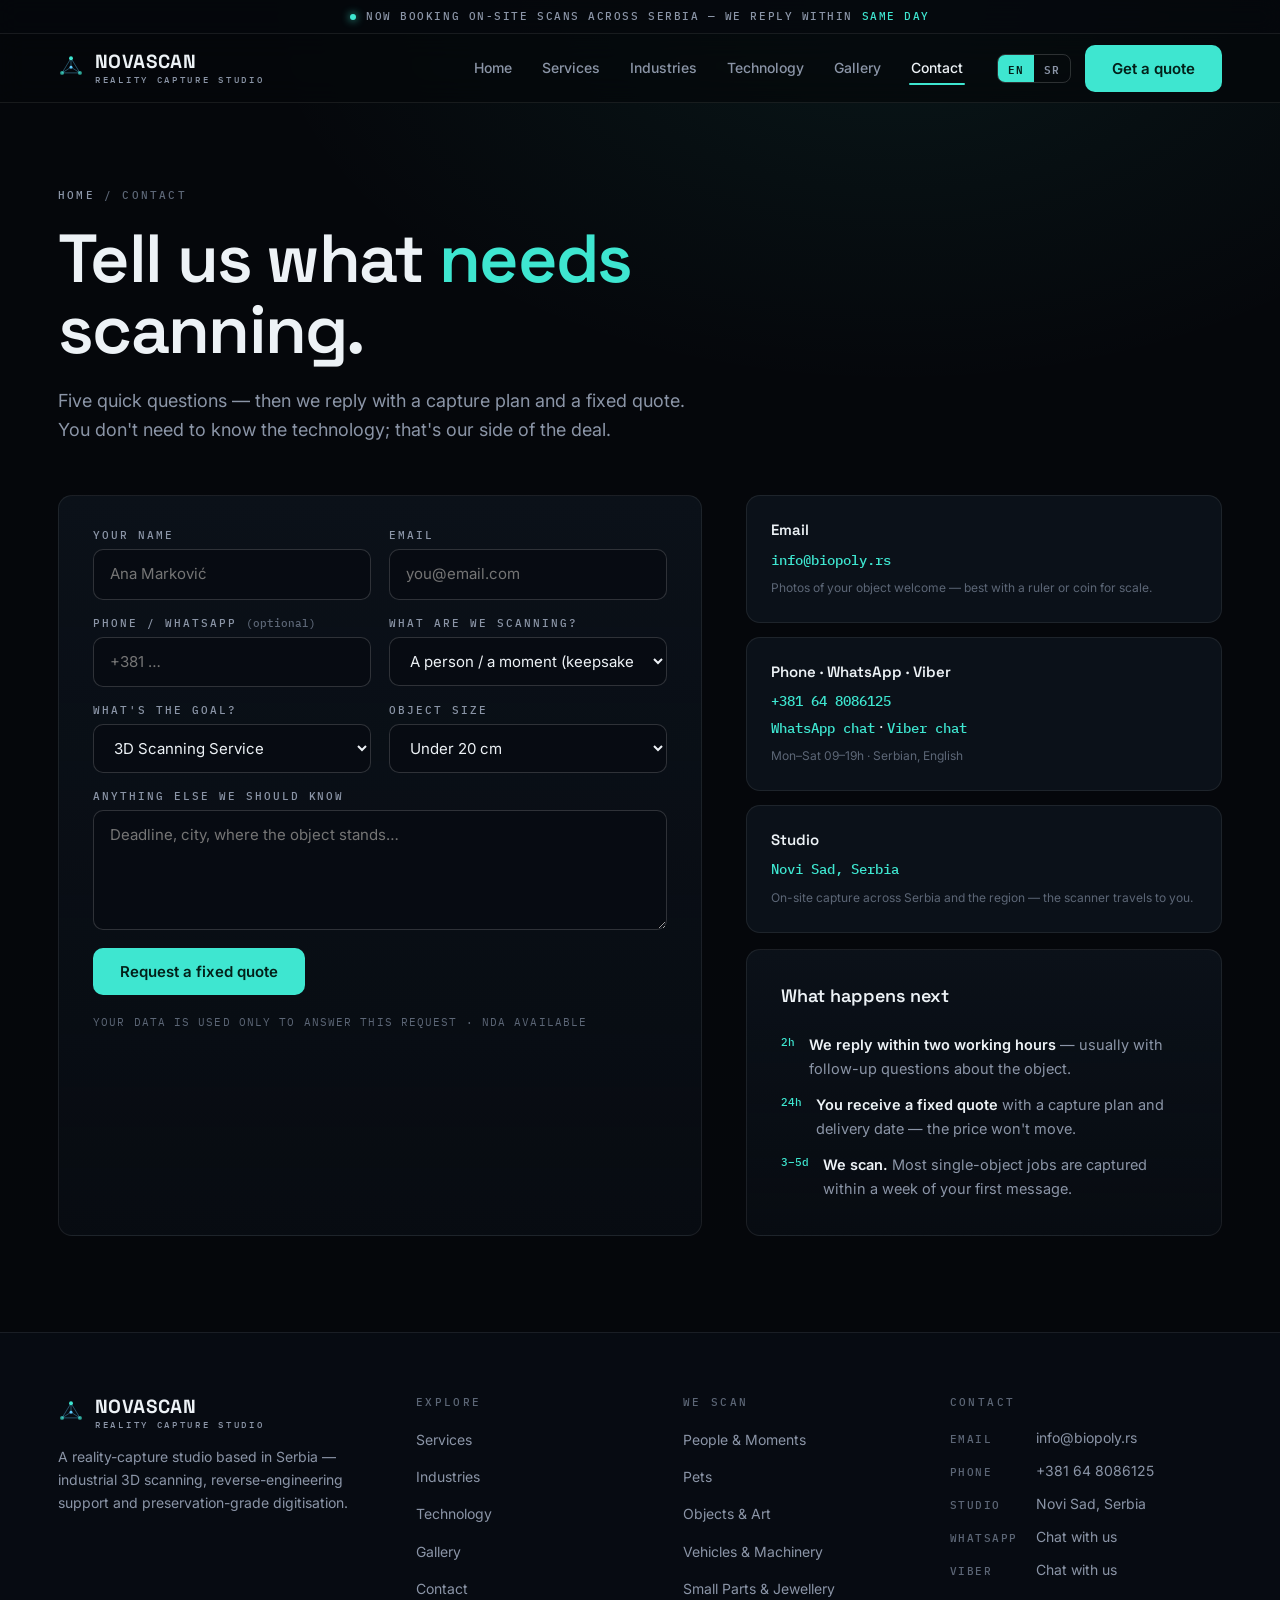
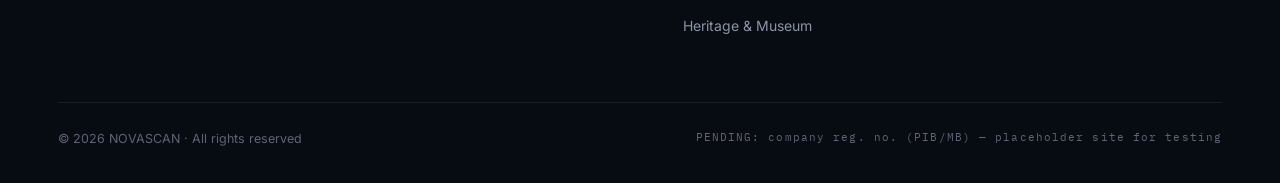
==== commit 215ffb40: "fix: move '3D Scanning Service' from object type to goal dropdown (EN+SR)" ====
--- a/contact.html
+++ b/contact.html
@@ -49,7 +49,6 @@
         <div class="field"><label for="f-phone" data-i18n="f.phone">Phone / WhatsApp <span style="color:var(--dim);text-transform:none;letter-spacing:0">(optional)</span></label><input id="f-phone" name="phone" type="tel" placeholder="+381 …"></div>
         <div class="field"><label for="f-type" data-i18n="f.type">What are we scanning?</label>
           <select id="f-type" name="type">
-            <option data-i18n="f.t0">3D Scanning Service</option>
             <option data-i18n="f.t1">A person / a moment (keepsake)</option>
             <option data-i18n="f.t2">An object, artwork or product</option>
             <option data-i18n="f.t3">A vehicle or machinery</option>
@@ -60,6 +59,7 @@
           </select></div>
         <div class="field"><label for="f-goal" data-i18n="f.goal">What's the goal?</label>
           <select id="f-goal" name="goal">
+            <option data-i18n="f.g0">3D Scanning Service</option>
             <option data-i18n="f.g1">3D printing / keepsake</option>
             <option data-i18n="f.g2">CAD model / reverse engineering</option>
             <option data-i18n="f.g3">Inspection / measurement report</option>
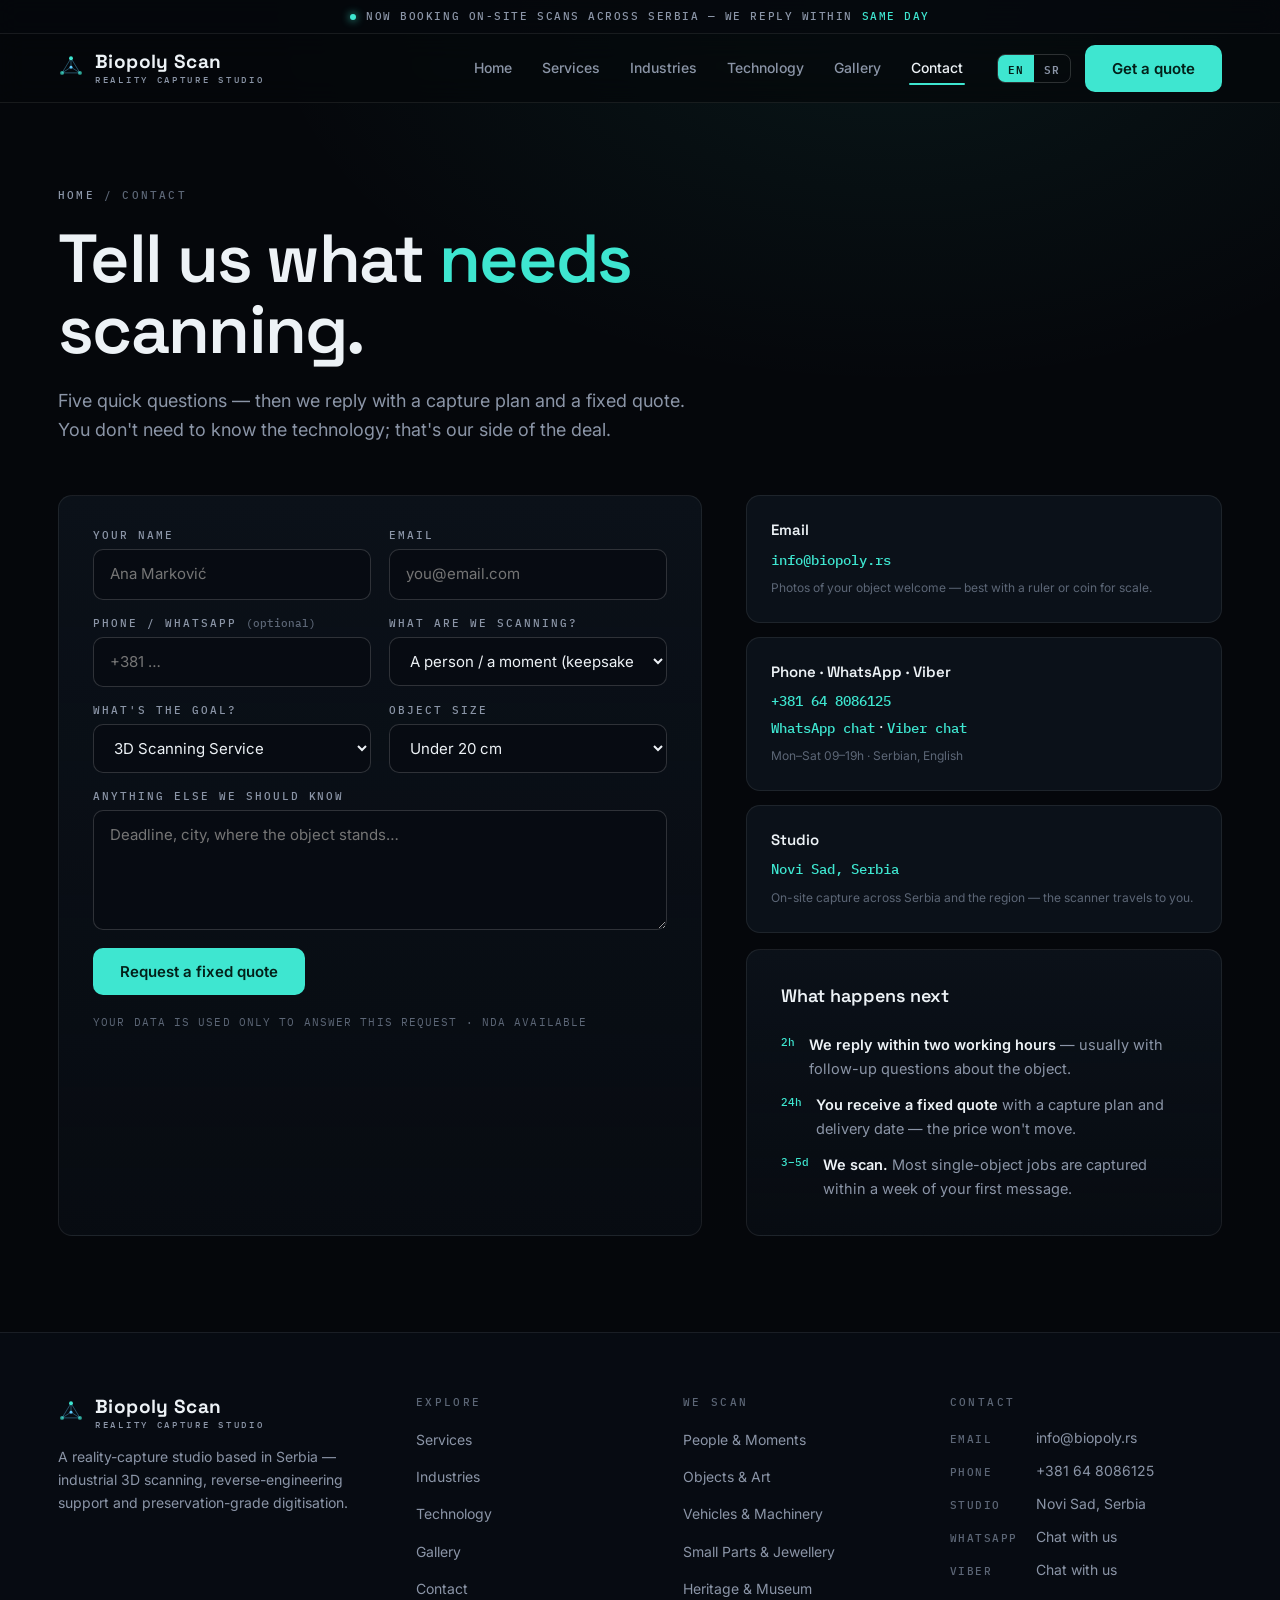
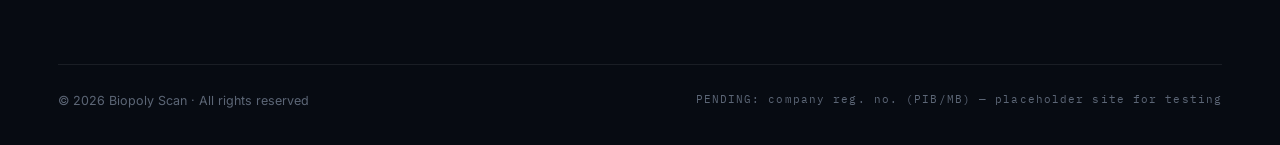
==== commit fc27d694: "feat: brand Biopoly Scan, remove pet service, add GA, fix form submission, update email" ====
--- a/contact.html
+++ b/contact.html
@@ -3,13 +3,21 @@
 <head>
 <meta charset="UTF-8">
 <meta name="viewport" content="width=device-width, initial-scale=1">
-<title>Contact — NOVASCAN 3D Scanning Studio, Serbia</title>
+<title>Contact — Biopoly Scan 3D Scanning Studio, Serbia</title>
 <meta name="description" content="Get a fixed quote for 3D scanning — reply within 2 working hours. On-site across Serbia and the region.">
 <link rel="icon" href="assets/img/favicon.svg" type="image/svg+xml">
 <link rel="preconnect" href="https://fonts.googleapis.com">
 <link rel="preconnect" href="https://fonts.gstatic.com" crossorigin>
 <link href="https://fonts.googleapis.com/css2?family=Space+Grotesk:wght@500;600;700&family=Inter:wght@400;500;600&family=IBM+Plex+Mono:wght@400;500&display=swap" rel="stylesheet">
 <link rel="stylesheet" href="assets/css/main.css">
+<!-- Google tag (gtag.js) -->
+<script async src="https://www.googletagmanager.com/gtag/js?id=G-81FXS0GPB9"></script>
+<script>
+  window.dataLayer = window.dataLayer || [];
+  function gtag(){dataLayer.push(arguments);}
+  gtag('js', new Date());
+  gtag('config', 'G-81FXS0GPB9');
+</script>
 </head>
 <body data-page="contact">
 
@@ -17,7 +25,7 @@
 <header class="site-head"><div class="wrap">
   <a class="brand" href="index.html">
     <svg class="logo-mark" viewBox="0 0 32 32" fill="none" aria-hidden="true"><path d="M16 4 5 22M16 4l11 18M5 22h22M16 4v11M5 22l11-7 11 7" stroke="rgba(94,203,255,.45)" stroke-width="1"/><circle cx="16" cy="4" r="2.4" fill="#3ee6d0"/><circle cx="5" cy="22" r="2.4" fill="#3ee6d0" opacity=".7"/><circle cx="27" cy="22" r="2.4" fill="#3ee6d0" opacity=".7"/><circle cx="16" cy="15" r="1.8" fill="#5ecbff"/></svg>
-    <span><span data-cfg="brand">NOVASCAN</span><small data-i18n="ft.tagline">REALITY CAPTURE STUDIO</small></span>
+    <span><span data-cfg="brand">Biopoly Scan</span><small data-i18n="ft.tagline">REALITY CAPTURE STUDIO</small></span>
   </a>
   <nav class="main">
     <a href="index.html" data-nav="home" data-i18n="nav.home">Home</a>
@@ -102,7 +110,7 @@
   <div class="cols">
     <div>
       <a class="brand" href="index.html"><svg class="logo-mark" viewBox="0 0 32 32" fill="none" aria-hidden="true"><path d="M16 4 5 22M16 4l11 18M5 22h22M16 4v11M5 22l11-7 11 7" stroke="rgba(94,203,255,.45)" stroke-width="1"/><circle cx="16" cy="4" r="2.4" fill="#3ee6d0"/><circle cx="5" cy="22" r="2.4" fill="#3ee6d0" opacity=".7"/><circle cx="27" cy="22" r="2.4" fill="#3ee6d0" opacity=".7"/><circle cx="16" cy="15" r="1.8" fill="#5ecbff"/></svg>
-      <span><span data-cfg="brand">NOVASCAN</span><small data-i18n="ft.tagline">REALITY CAPTURE STUDIO</small></span></a>
+      <span><span data-cfg="brand">Biopoly Scan</span><small data-i18n="ft.tagline">REALITY CAPTURE STUDIO</small></span></a>
       <p class="about" data-i18n="ft.about">A reality-capture studio based in Serbia — industrial 3D scanning, reverse-engineering support and preservation-grade digitisation.</p>
     </div>
     <div><h4 data-i18n="ft.explore">Explore</h4><ul>
@@ -113,7 +121,6 @@
       <li><a href="contact.html" data-i18n="nav.contact">Contact</a></li></ul></div>
     <div><h4 data-i18n="ft.services">We scan</h4><ul>
       <li><a href="services.html#people" data-i18n="sv.people">People &amp; Moments</a></li>
-        <li><a href="services.html#pets" data-i18n="sv.pets">Pets</a></li>
       <li><a href="services.html#objects" data-i18n="sv.objects">Objects &amp; Art</a></li>
       <li><a href="services.html#vehicles" data-i18n="sv.vehicles">Vehicles &amp; Machinery</a></li>
       <li><a href="services.html#small" data-i18n="sv.small">Small Parts &amp; Jewellery</a></li>
@@ -127,7 +134,7 @@
     </div>
   </div>
   <div class="bottom">
-    <span>© <span id="yy">2026</span> <span data-cfg="brand">NOVASCAN</span> · <span data-i18n="ft.rights">All rights reserved</span></span>
+    <span>© <span id="yy">2026</span> <span data-cfg="brand">Biopoly Scan</span> · <span data-i18n="ft.rights">All rights reserved</span></span>
     <span class="mono" data-i18n="ft.legal">PENDING: company reg. no. (PIB/MB) — placeholder site for testing</span>
   </div>
 </div></footer>
--- a/assets/css/main.css
+++ b/assets/css/main.css
@@ -1,5 +1,5 @@
 /* ============================================================
-   NOVASCAN 3D — design system
+   Biopoly Scan 3D — design system
    dark tech · single teal accent · mono data labels
    ============================================================ */
 :root{
